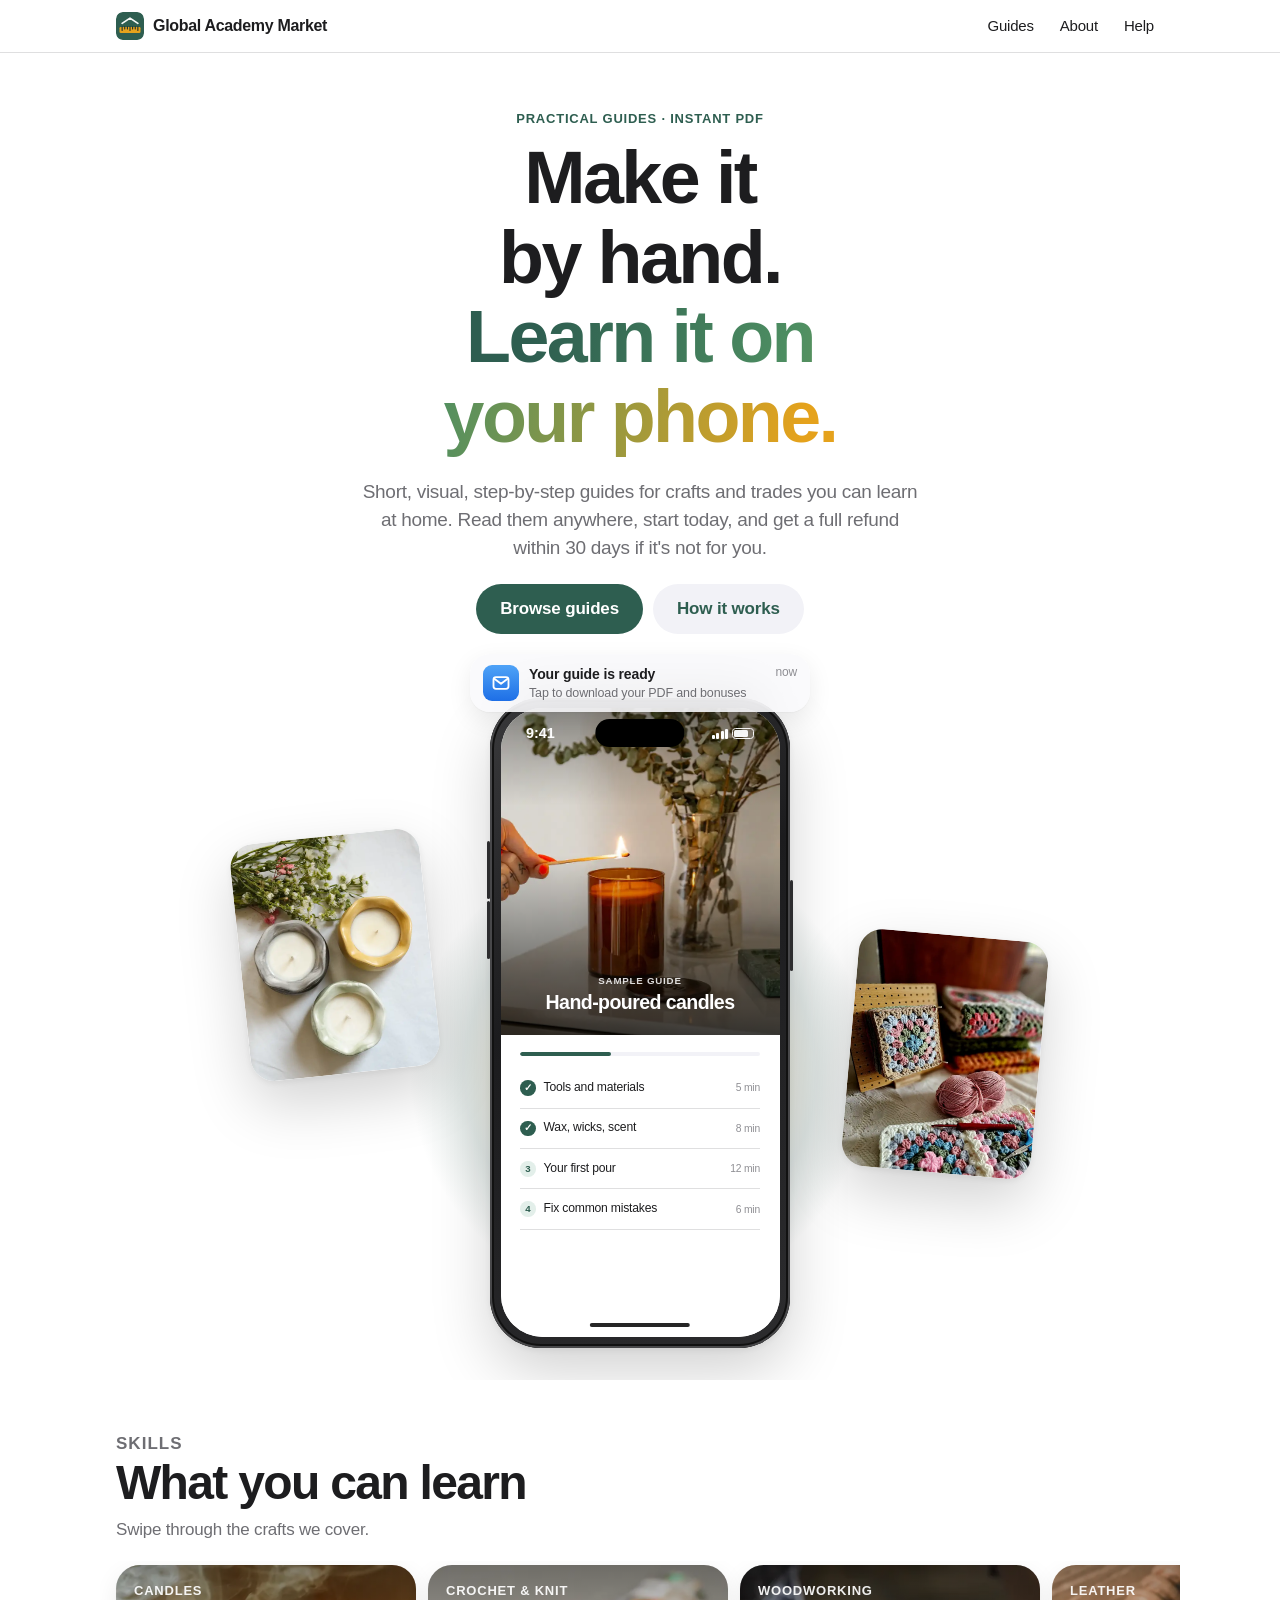
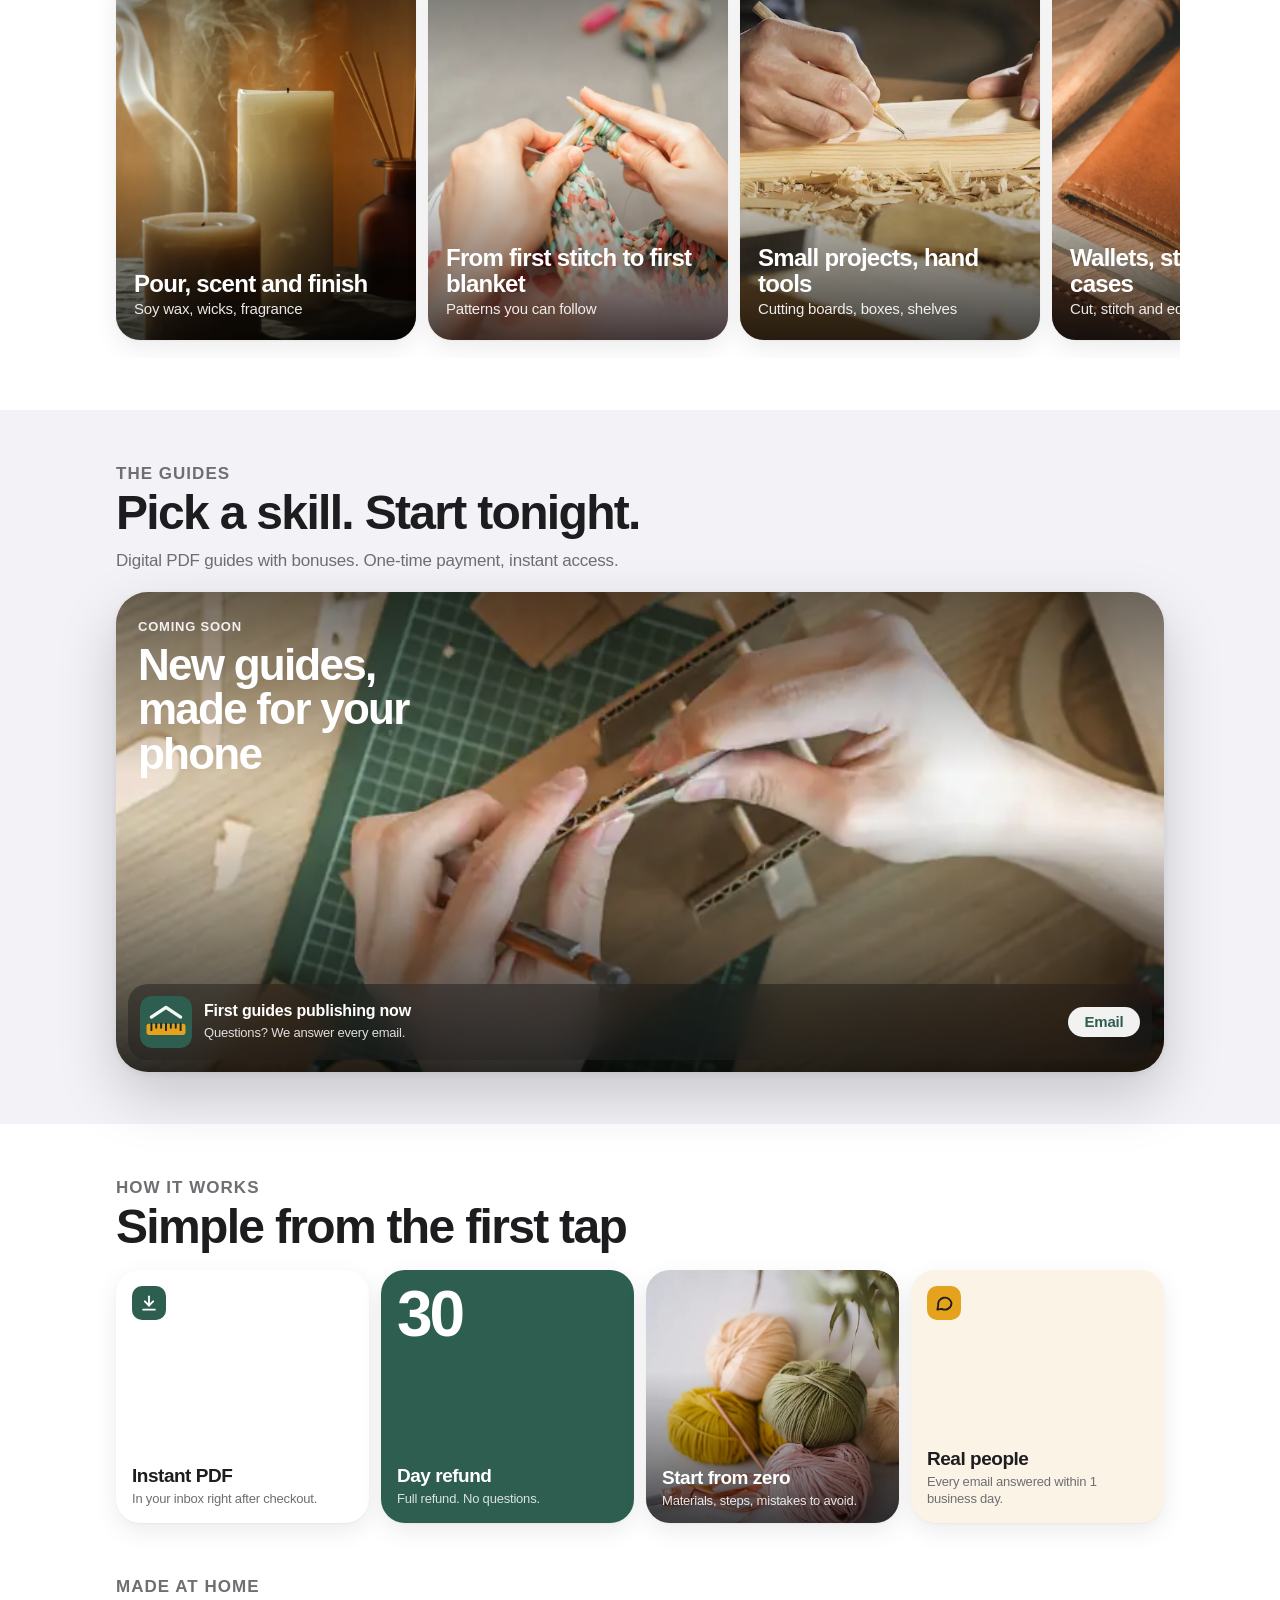
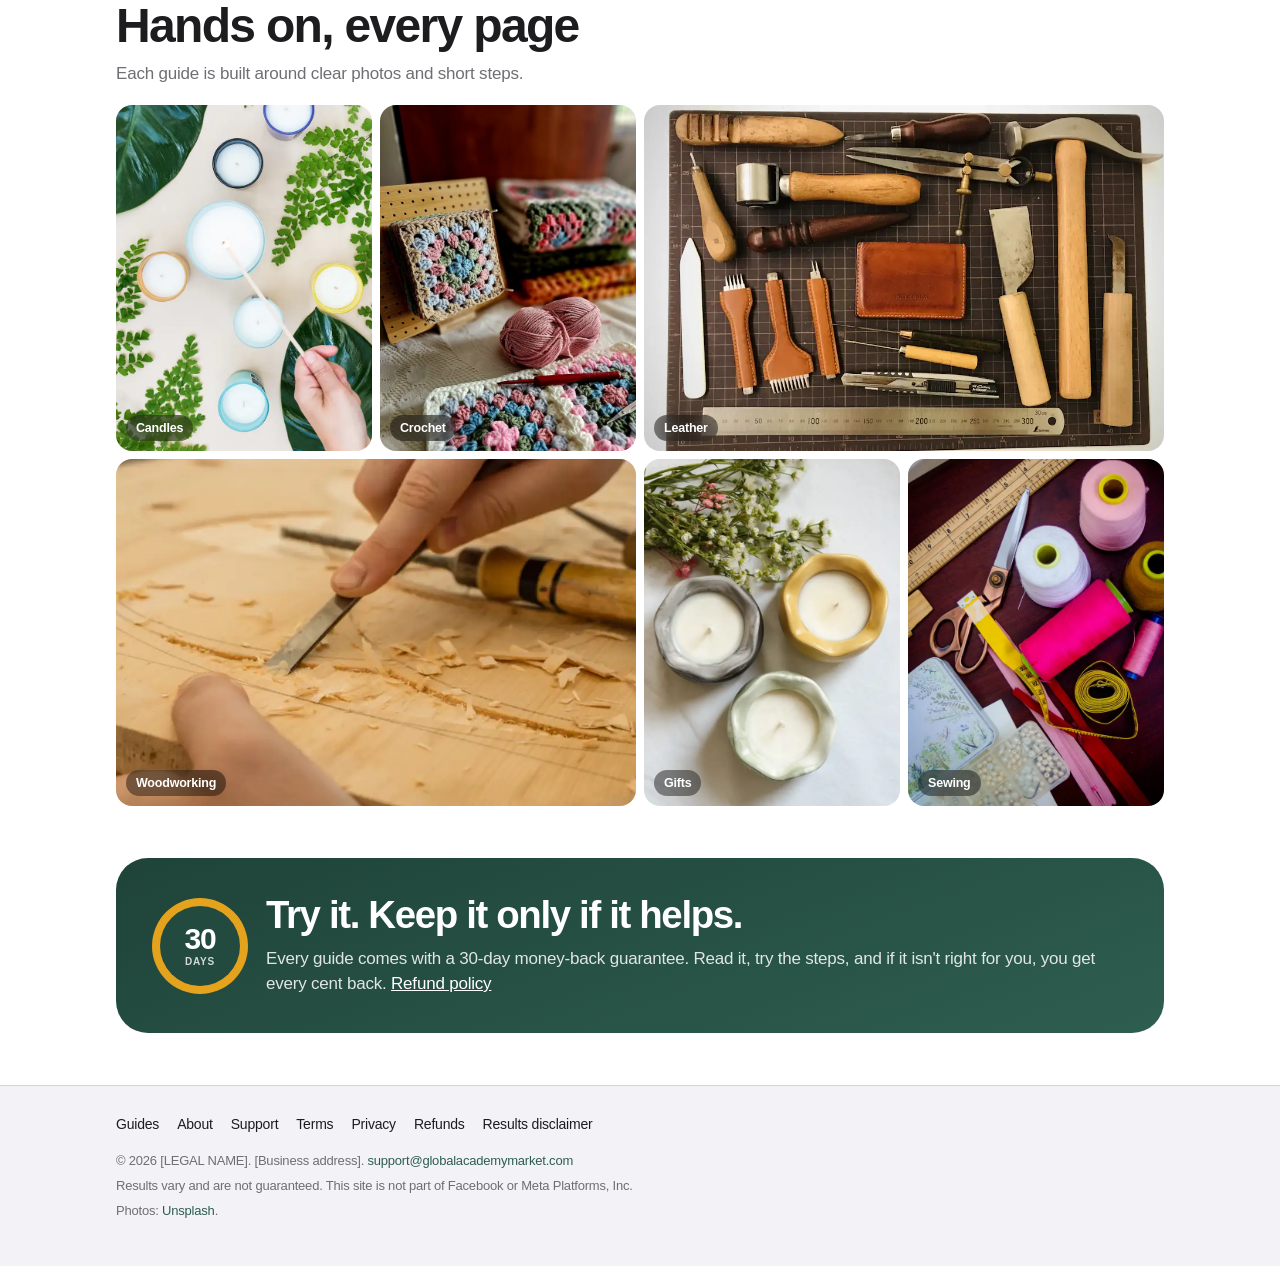
==== index.html @ 6670208a "Initial site" ====
<!doctype html>
<html lang="en">
<head>
  <meta charset="utf-8">
  <meta name="viewport" content="width=device-width, initial-scale=1, viewport-fit=cover">
  <title>Global Academy Market — make it by hand, learn it on your phone</title>
  <meta name="description" content="Short, visual, step-by-step PDF guides for crafts you can learn at home. Instant access and a 30-day money-back guarantee.">
  <link rel="canonical" href="https://globalacademymarket.com/">
  <meta property="og:title" content="Global Academy Market — make it by hand, learn it on your phone">
  <meta property="og:description" content="Short, visual, step-by-step PDF guides for crafts you can learn at home. Instant access and a 30-day money-back guarantee.">
  <meta property="og:type" content="website">
  <meta property="og:url" content="https://globalacademymarket.com/">
  <meta property="og:image" content="https://globalacademymarket.com/assets/img/craft-table.webp">
  <meta name="theme-color" content="#FFFFFF">
  <link rel="icon" href="/assets/mark.svg" type="image/svg+xml">
  <link rel="apple-touch-icon" href="/assets/mark.svg">
  <link rel="stylesheet" href="/assets/site.css">
</head>
<body>
  <a class="skip" href="#main">Skip to content</a>
  <header class="nav">
    <div class="wrap">
      <a class="brand" href="/"><img src="/assets/mark.svg" alt="" width="28" height="28">Global Academy Market</a>
      <nav class="nav-links" aria-label="Main">
        <a class="hide-sm" href="/#guides">Guides</a>
        <a href="/about/">About</a>
        <a href="/support/">Help</a>
      </nav>
    </div>
  </header>

  <main id="main">
    <section class="hero">
      <div class="wrap">
        <p class="eyebrow">Practical guides · Instant PDF</p>
        <h1>Make it by hand. <span class="grad">Learn it on your phone.</span></h1>
        <p class="lede">Short, visual, step-by-step guides for crafts and trades you can learn at home. Read them anywhere, start today, and get a full refund within 30 days if it's not for you.</p>
        <div class="ctas">
          <a class="btn btn-tint" href="#guides">Browse guides</a>
          <a class="btn btn-soft" href="#how">How it works</a>
        </div>
        <div class="hero-stage">
          <div class="notif" aria-hidden="true">
            <span class="ico"><svg viewBox="0 0 24 24" fill="none" stroke="currentColor" stroke-width="2.2" stroke-linecap="round" stroke-linejoin="round"><rect x="3" y="5" width="18" height="14" rx="3"/><path d="m4 7 8 6 8-6"/></svg></span>
            <span><strong>Your guide is ready</strong><small>Tap to download your PDF and bonuses</small></span>
            <span class="when">now</span>
          </div>
          <div class="side-photo l"><img src="/assets/img/candle-trio.webp" alt="" width="720" height="900"></div>
          <div class="side-photo r"><img src="/assets/img/crochet-squares.webp" alt="" width="720" height="900"></div>
          <div class="iphone" role="img" aria-label="Example of a guide open on an iPhone">
            <div class="screen">
              <span class="island"></span>
              <div class="status"><span>9:41</span><span class="icons"><span class="bars"><i></i><i></i><i></i><i></i></span><span class="batt"></span></span></div>
              <div class="reader">
                <div class="reader-cover">
                  <img src="/assets/img/candle-light.webp" alt="" width="720" height="900" fetchpriority="high">
                  <div class="meta"><span>Sample guide</span><strong>Hand-poured candles</strong></div>
                </div>
                <div class="reader-body">
                  <div class="reader-progress"><i></i></div>
                  <div class="reader-row done"><b>✓</b>Tools and materials<em>5 min</em></div>
                  <div class="reader-row done"><b>✓</b>Wax, wicks, scent<em>8 min</em></div>
                  <div class="reader-row"><b>3</b>Your first pour<em>12 min</em></div>
                  <div class="reader-row"><b>4</b>Fix common mistakes<em>6 min</em></div>
                </div>
              </div>
              <span class="home-indicator"></span>
            </div>
          </div>
        </div>
      </div>
    </section>

    <section class="section" id="skills">
      <div class="wrap">
        <div class="section-head">
          <p class="eyebrow">Skills</p>
          <h2>What you can learn</h2>
          <p>Swipe through the crafts we cover.</p>
        </div>
        <div class="rail">
          <a class="story" href="#guides"><img src="/assets/img/candle-pillar.webp" alt="" loading="lazy" width="720" height="900"><span class="top">Candles</span><span class="bottom"><strong>Pour, scent and finish</strong><span>Soy wax, wicks, fragrance</span></span></a>
          <a class="story" href="#guides"><img src="/assets/img/crochet-hands.webp" alt="" loading="lazy" width="720" height="900"><span class="top">Crochet & knit</span><span class="bottom"><strong>From first stitch to first blanket</strong><span>Patterns you can follow</span></span></a>
          <a class="story" href="#guides"><img src="/assets/img/wood-plane.webp" alt="" loading="lazy" width="720" height="900"><span class="top">Woodworking</span><span class="bottom"><strong>Small projects, hand tools</strong><span>Cutting boards, boxes, shelves</span></span></a>
          <a class="story" href="#guides"><img src="/assets/img/leather-wallet.webp" alt="" loading="lazy" width="720" height="900"><span class="top">Leather</span><span class="bottom"><strong>Wallets, straps and cases</strong><span>Cut, stitch and edge</span></span></a>
          <a class="story" href="#guides"><img src="/assets/img/sew-threads.webp" alt="" loading="lazy" width="720" height="900"><span class="top">Sewing</span><span class="bottom"><strong>Mend, alter and make</strong><span>Machine and hand sewing</span></span></a>
          <a class="story" href="#guides"><img src="/assets/img/soap-bars.webp" alt="" loading="lazy" width="720" height="900"><span class="top">Soap</span><span class="bottom"><strong>Bars you can gift or sell</strong><span>Melt-and-pour to cold process</span></span></a>
        </div>
      </div>
    </section>

    <section class="section section-gray" id="guides">
      <div class="wrap">
        <div class="section-head">
          <p class="eyebrow">The guides</p>
          <h2>Pick a skill. Start tonight.</h2>
          <p>Digital PDF guides with bonuses. One-time payment, instant access.</p>
        </div>

        <!--
        FEATURED GUIDE (newest). Copy, fill and delete the "coming soon" card below:
        <a class="today" href="/guides/[slug]/">
          <img src="/guides/[slug]/hero.webp" alt="" width="720" height="900">
          <div class="top"><span>New guide</span><strong>[Guide title]</strong></div>
          <div class="glass-bar">
            <img src="/guides/[slug]/icon.webp" alt="">
            <div><b>[Guide title]</b><small>[One line: the result]</small></div>
            <span class="pill-get">$27</span>
          </div>
        </a>

        CATALOG LIST (one row per guide):
        <ul class="app-list">
          <li class="app-row">
            <img class="icon" src="/guides/[slug]/icon.webp" alt="" width="64" height="64">
            <div><h3><a href="/guides/[slug]/">[Guide title]</a></h3><p>[One line: the result]</p></div>
            <div><a class="pill-get" href="/guides/[slug]/">GET</a><span class="price-tag">$27</span></div>
          </li>
        </ul>
        -->

        <a class="today" href="mailto:support@globalacademymarket.com">
          <img src="/assets/img/craft-table.webp" alt="" loading="lazy" width="720" height="900">
          <div class="top"><span>Coming soon</span><strong>New guides, made for your phone</strong></div>
          <div class="glass-bar">
            <img src="/assets/mark.svg" alt="">
            <div><b>First guides publishing now</b><small>Questions? We answer every email.</small></div>
            <span class="pill-get">Email</span>
          </div>
        </a>
      </div>
    </section>

    <section class="section" id="how">
      <div class="wrap">
        <div class="section-head">
          <p class="eyebrow">How it works</p>
          <h2>Simple from the first tap</h2>
        </div>
        <div class="widgets">
          <div class="widget">
            <span class="w-icon"><svg viewBox="0 0 24 24" fill="none" stroke="currentColor" stroke-width="2.2" stroke-linecap="round" stroke-linejoin="round"><path d="M12 4v11"/><path d="m7 10 5 5 5-5"/><path d="M5 20h14"/></svg></span>
            <div><strong>Instant PDF</strong><small>In your inbox right after checkout.</small></div>
          </div>
          <div class="widget big-num">
            <span class="num">30</span>
            <div><strong>Day refund</strong><small>Full refund. No questions.</small></div>
          </div>
          <div class="widget photo">
            <img src="/assets/img/crochet-yarn.webp" alt="" loading="lazy" width="720" height="900">
            <div class="cap"><strong>Start from zero</strong><small>Materials, steps, mistakes to avoid.</small></div>
          </div>
          <div class="widget cream">
            <span class="w-icon"><svg viewBox="0 0 24 24" fill="none" stroke="currentColor" stroke-width="2.2" stroke-linecap="round" stroke-linejoin="round"><path d="M21 12a8 8 0 0 1-11.6 7.1L4 20l1-4.6A8 8 0 1 1 21 12Z"/></svg></span>
            <div><strong>Real people</strong><small>Every email answered within 1 business day.</small></div>
          </div>
        </div>
      </div>
    </section>

    <section class="section" style="padding-top:0">
      <div class="wrap">
        <div class="section-head">
          <p class="eyebrow">Made at home</p>
          <h2>Hands on, every page</h2>
          <p>Each guide is built around clear photos and short steps.</p>
        </div>
        <div class="mosaic">
          <figure><img src="/assets/img/candle-flatlay.webp" alt="Candles in jars on a table" loading="lazy" width="720" height="900"><figcaption>Candles</figcaption></figure>
          <figure><img src="/assets/img/crochet-squares.webp" alt="Crochet squares and yarn" loading="lazy" width="720" height="900"><figcaption>Crochet</figcaption></figure>
          <figure class="wide"><img src="/assets/img/leather-tools.webp" alt="Leather working tools laid out" loading="lazy" width="900" height="600"><figcaption>Leather</figcaption></figure>
          <figure class="wide"><img src="/assets/img/wood-chisel.webp" alt="Carving wood with a chisel" loading="lazy" width="900" height="600"><figcaption>Woodworking</figcaption></figure>
          <figure><img src="/assets/img/candle-trio.webp" alt="Three candles in ceramic holders" loading="lazy" width="720" height="900"><figcaption>Gifts</figcaption></figure>
          <figure><img src="/assets/img/sew-threads.webp" alt="Sewing threads, scissors and tape" loading="lazy" width="720" height="900"><figcaption>Sewing</figcaption></figure>
        </div>
      </div>
    </section>

    <section class="section" style="padding-top:0">
      <div class="wrap">
        <div class="promise">
          <div class="ring"><div><span><b>30</b><small>days</small></span></div></div>
          <div>
            <h2>Try it. Keep it only if it helps.</h2>
            <p>Every guide comes with a 30-day money-back guarantee. Read it, try the steps, and if it isn't right for you, you get every cent back. <a href="/refunds/">Refund policy</a></p>
          </div>
        </div>
      </div>
    </section>
  </main>

  <footer class="footer">
    <div class="wrap">
      <ul class="links">
        <li><a href="/#guides">Guides</a></li>
        <li><a href="/about/">About</a></li>
        <li><a href="/support/">Support</a></li>
        <li><a href="/terms/">Terms</a></li>
        <li><a href="/privacy/">Privacy</a></li>
        <li><a href="/refunds/">Refunds</a></li>
        <li><a href="/disclaimer/">Results disclaimer</a></li>
      </ul>
      <p>© 2026 [LEGAL NAME]. [Business address]. <a href="mailto:support@globalacademymarket.com">support@globalacademymarket.com</a></p>
      <p>Results vary and are not guaranteed. This site is not part of Facebook or Meta Platforms, Inc.</p>
      <p>Photos: <a href="https://unsplash.com/license">Unsplash</a>.</p>
    </div>
  </footer>
</body>
</html>
---- assets/site.css ----
/* Global Academy Market — shared styles (v2, iPhone-inspired, mobile first)
   ~98% of visitors are on phones. Everything is designed at 390px first.
   System font stack = SF Pro on iPhone: native feel, zero font download. */

:root {
  color-scheme: light;
  --bg: #FFFFFF;
  --bg-2: #F2F2F7;          /* iOS grouped background */
  --ink: #1D1D1F;
  --ink-2: #6E6E73;
  --ink-3: #8E8E93;
  --line: rgba(60, 60, 67, 0.16);
  --spruce: #2E5E50;        /* tint colour */
  --spruce-2: #3F7A68;
  --mint: #E3EFEA;
  --marigold: #E5A21C;      /* buy buttons only */
  --marigold-2: #F2B53A;
  --cream: #FBF4E6;

  --font: -apple-system, BlinkMacSystemFont, "SF Pro Text", "SF Pro Display", "Segoe UI", Roboto, "Helvetica Neue", Arial, sans-serif;

  --gutter: 16px;
  --wrap: 1080px;
  --r-xl: 32px;
  --r-lg: 24px;
  --r-md: 16px;
  --shadow: 0 1px 2px rgba(0,0,0,.04), 0 8px 24px rgba(0,0,0,.08);
  --shadow-lg: 0 2px 6px rgba(0,0,0,.06), 0 24px 60px rgba(0,0,0,.18);
  --ease: cubic-bezier(.2, .8, .2, 1);
}

*, *::before, *::after { box-sizing: border-box; }
html { -webkit-text-size-adjust: 100%; scroll-behavior: smooth; }
@media (prefers-reduced-motion: reduce) { html { scroll-behavior: auto; } *, *::before, *::after { animation: none !important; transition: none !important; } }

body {
  margin: 0;
  background: var(--bg);
  color: var(--ink);
  font-family: var(--font);
  font-size: 17px;              /* iOS body size */
  line-height: 1.47;
  letter-spacing: -0.012em;
  -webkit-font-smoothing: antialiased;
  overflow-x: hidden;
}
img { max-width: 100%; display: block; }
a { color: var(--spruce); text-decoration: none; }
a:hover { text-decoration: underline; }
:focus-visible { outline: 3px solid var(--marigold); outline-offset: 2px; border-radius: 6px; }

h1, h2, h3 { margin: 0 0 .4em; line-height: 1.08; letter-spacing: -0.035em; font-weight: 800; text-wrap: balance; }
h1 { font-size: clamp(2.5rem, 11vw, 4.6rem); }
h2 { font-size: clamp(1.9rem, 8vw, 3rem); }
h3 { font-size: 1.15rem; letter-spacing: -0.02em; font-weight: 700; }
p { margin: 0 0 1em; }

.wrap { max-width: var(--wrap); margin: 0 auto; padding: 0 var(--gutter); }
.narrow { max-width: 680px; margin: 0 auto; padding: 0 var(--gutter); }
.skip { position: absolute; left: -999px; }
.skip:focus { left: 8px; top: 8px; z-index: 100; background: #fff; padding: 8px 12px; border-radius: 8px; }

.eyebrow { font-size: 13px; font-weight: 700; letter-spacing: .06em; text-transform: uppercase; color: var(--spruce); margin: 0 0 10px; }
.muted { color: var(--ink-2); }
.grad {
  background: linear-gradient(100deg, var(--spruce) 10%, #4E8F62 45%, var(--marigold) 95%);
  -webkit-background-clip: text; background-clip: text; color: transparent;
}

/* ---------- Glass navigation bar ---------- */
.nav {
  position: sticky; top: 0; z-index: 50;
  background: rgba(255, 255, 255, .72);
  -webkit-backdrop-filter: saturate(180%) blur(20px);
  backdrop-filter: saturate(180%) blur(20px);
  border-bottom: .5px solid var(--line);
}
.nav .wrap { display: flex; align-items: center; justify-content: space-between; height: 52px; gap: 12px; }
.brand { display: inline-flex; align-items: center; gap: 9px; color: var(--ink); font-weight: 700; font-size: 16px; letter-spacing: -0.02em; white-space: nowrap; }
.brand:hover { text-decoration: none; }
.brand img { width: 28px; height: 28px; border-radius: 7px; }
.nav-links { display: flex; align-items: center; gap: 6px; }
.nav-links a { color: var(--ink); font-size: 15px; padding: 6px 10px; border-radius: 999px; }
.nav-links a:hover { background: var(--bg-2); text-decoration: none; }
.nav-links a[aria-current="page"] { color: var(--spruce); font-weight: 600; }
.nav-links .hide-sm { display: none; }
@media (min-width: 600px) { .nav-links .hide-sm { display: inline-block; } }

/* ---------- Buttons (pills) ---------- */
.btn {
  display: inline-flex; align-items: center; justify-content: center; gap: 8px;
  min-height: 50px; padding: 0 24px; border-radius: 999px; border: 0;
  font: 600 17px/1 var(--font); letter-spacing: -0.01em; cursor: pointer;
  background: var(--ink); color: #fff; transition: transform .15s var(--ease), background .2s;
}
.btn:hover { text-decoration: none; background: #000; }
.btn:active { transform: scale(.97); }
.btn-tint { background: var(--spruce); }
.btn-tint:hover { background: var(--spruce-2); }
.btn-soft { background: var(--bg-2); color: var(--spruce); }
.btn-soft:hover { background: #E7E7EC; }
.btn-buy { background: var(--marigold); color: #1D1D1F; font-weight: 700; }
.btn-buy:hover { background: var(--marigold-2); }
.btn-block { width: 100%; }
.pill-get {
  display: inline-flex; align-items: center; justify-content: center; min-width: 72px; height: 30px; padding: 0 14px;
  border-radius: 999px; background: var(--bg-2); color: var(--spruce); font-weight: 700; font-size: 15px;
}
.pill-get:hover { text-decoration: none; background: #E7E7EC; }

/* ---------- iPhone device frame ---------- */
.iphone {
  --w: min(74vw, 300px);
  position: relative; width: var(--w); aspect-ratio: 9 / 19.5;
  margin: 0 auto; padding: calc(var(--w) * .035);
  border-radius: calc(var(--w) * .17);
  background: linear-gradient(145deg, #3A3A3C, #1C1C1E 40%, #2C2C2E);
  box-shadow: var(--shadow-lg), inset 0 0 0 2px #48484A, inset 0 0 0 4px #111;
}
.iphone::before, .iphone::after {          /* side buttons */
  content: ""; position: absolute; width: 3px; border-radius: 2px; background: #2C2C2E;
}
.iphone::before { left: -3px; top: 22%; height: 9%; box-shadow: 0 calc(var(--w) * .2) 0 #2C2C2E; }
.iphone::after { right: -3px; top: 28%; height: 14%; }
.iphone .screen {
  position: relative; width: 100%; height: 100%; overflow: hidden;
  border-radius: calc(var(--w) * .14); background: #fff;
}
.iphone .island {
  position: absolute; z-index: 5; top: calc(var(--w) * .035); left: 50%; transform: translateX(-50%);
  width: 32%; height: calc(var(--w) * .095); background: #000; border-radius: 999px;
}
.status {
  position: absolute; z-index: 4; top: 0; left: 0; right: 0;
  display: flex; justify-content: space-between; align-items: center;
  padding: calc(var(--w) * .05) calc(var(--w) * .085) 0;
  font-size: calc(var(--w) * .048); font-weight: 600; color: #fff; letter-spacing: 0;
}
.status .icons { display: inline-flex; gap: 4px; align-items: center; }
.status .bars { display: inline-flex; align-items: flex-end; gap: 1.5px; height: 10px; }
.status .bars i { width: 3px; background: currentColor; border-radius: 1px; }
.status .bars i:nth-child(1) { height: 4px; } .status .bars i:nth-child(2) { height: 6px; }
.status .bars i:nth-child(3) { height: 8px; } .status .bars i:nth-child(4) { height: 10px; }
.status .batt { width: 22px; height: 11px; border: 1.5px solid currentColor; border-radius: 3.5px; padding: 1px; opacity: .95; }
.status .batt::after { content: ""; display: block; height: 100%; width: 80%; background: currentColor; border-radius: 1.5px; }

/* Reader app inside the phone */
.reader { height: 100%; display: flex; flex-direction: column; font-size: calc(var(--w) * .045); }
.reader-cover { position: relative; height: 52%; flex: none; }
.reader-cover img { width: 100%; height: 100%; object-fit: cover; }
.reader-cover::after { content: ""; position: absolute; inset: 0; background: linear-gradient(180deg, rgba(0,0,0,.35) 0%, transparent 30%, transparent 45%, rgba(0,0,0,.72) 100%); }
.reader-cover .meta { position: absolute; z-index: 2; left: 7%; right: 7%; bottom: 7%; color: #fff; }
.reader-cover .meta span { font-size: .72em; font-weight: 700; letter-spacing: .08em; text-transform: uppercase; opacity: .85; }
.reader-cover .meta strong { display: block; font-size: 1.45em; line-height: 1.05; letter-spacing: -0.03em; margin-top: 2px; }
.reader-body { flex: 1; padding: 6% 7% 0; background: #fff; }
.reader-progress { height: 4px; border-radius: 4px; background: var(--bg-2); margin: 0 0 5%; overflow: hidden; }
.reader-progress i { display: block; height: 100%; width: 38%; background: var(--spruce); border-radius: 4px; }
.reader-row { display: flex; align-items: center; gap: 8px; padding: 4.5% 0; border-bottom: .5px solid var(--line); font-size: .9em; color: var(--ink); }
.reader-row b { width: 1.6em; height: 1.6em; flex: none; display: grid; place-items: center; border-radius: 50%; background: var(--mint); color: var(--spruce); font-size: .8em; }
.reader-row.done b { background: var(--spruce); color: #fff; }
.reader-row em { margin-left: auto; font-style: normal; color: var(--ink-3); font-size: .85em; }
.home-indicator { position: absolute; z-index: 6; bottom: 1.6%; left: 50%; transform: translateX(-50%); width: 36%; height: 4px; border-radius: 4px; background: rgba(0,0,0,.85); }

/* iOS notification banner */
.notif {
  display: flex; gap: 10px; align-items: center;
  width: min(86vw, 340px); padding: 11px 13px;
  background: rgba(250, 250, 252, .84);
  -webkit-backdrop-filter: blur(24px) saturate(180%); backdrop-filter: blur(24px) saturate(180%);
  border-radius: 20px; box-shadow: var(--shadow);
  font-size: 14px; line-height: 1.3; letter-spacing: -0.01em; text-align: left; color: var(--ink);
}
.notif .ico { width: 36px; height: 36px; border-radius: 9px; flex: none; display: grid; place-items: center; color: #fff; background: linear-gradient(180deg, #4FA3F7, #1E6FE6); }
.notif .ico svg { width: 20px; height: 20px; }
.notif strong { display: block; font-size: 14px; }
.notif small { color: var(--ink-2); font-size: 12.5px; }
.notif .when { margin-left: auto; align-self: flex-start; color: var(--ink-3); font-size: 12px; }

@keyframes drop { from { opacity: 0; transform: translate(-50%, -18px) scale(.96); } to { opacity: 1; transform: translate(-50%, 0); } }
@keyframes float { 0%, 100% { transform: translateY(0); } 50% { transform: translateY(-8px); } }

/* ---------- Home hero ---------- */
.hero { padding: 28px 0 24px; text-align: center; overflow: hidden; }
.hero h1 { margin: 0 auto .3em; max-width: 11ch; }
.hero .lede { font-size: 19px; color: var(--ink-2); max-width: 30em; margin: 0 auto 22px; letter-spacing: -0.015em; }
.hero .ctas { display: flex; gap: 10px; justify-content: center; flex-wrap: wrap; margin-bottom: 20px; }
.hero-stage { position: relative; padding: 44px 0 8px; isolation: isolate; }
.hero-stage::before {               /* soft glow behind the phone */
  content: ""; position: absolute; left: 50%; top: 14%; width: 130%; max-width: 640px; aspect-ratio: 1;
  transform: translateX(-50%);
  background: radial-gradient(closest-side, rgba(229,162,28,.30), rgba(46,94,80,.14) 55%, transparent 72%);
  z-index: -1;
}
.hero-stage .notif { position: absolute; z-index: 10; left: 50%; top: 0; transform: translateX(-50%); animation: drop .7s .5s var(--ease) both; }
.hero-stage .iphone { animation: float 6s ease-in-out infinite; }
.hero-stage .side-photo {
  display: none; position: absolute; width: 190px; aspect-ratio: 4 / 5; border-radius: var(--r-lg); overflow: hidden; box-shadow: var(--shadow-lg);
}
.hero-stage .side-photo img { width: 100%; height: 100%; object-fit: cover; }
@media (min-width: 820px) {
  .hero { padding-top: 56px; }
  .hero-stage .side-photo { display: block; }
  .hero-stage .side-photo.l { left: calc(50% - 400px); top: 26%; transform: rotate(-6deg); }
  .hero-stage .side-photo.r { right: calc(50% - 400px); top: 40%; transform: rotate(5deg); }
}

/* ---------- Sections ---------- */
.section { padding: 52px 0; }
.section-gray { background: var(--bg-2); }
.section-head { margin-bottom: 18px; }
.section-head h2 { margin-bottom: .2em; }
.section-head p { color: var(--ink-2); margin: 0; font-size: 17px; }

/* ---------- Horizontal rails (App Store style) ---------- */
.rail {
  display: grid; grid-auto-flow: column; grid-auto-columns: 74%;
  gap: 12px; overflow-x: auto; overscroll-behavior-x: contain;
  scroll-snap-type: x mandatory; scroll-padding-inline: var(--gutter);
  padding: 4px var(--gutter) 18px; margin: 0 calc(var(--gutter) * -1);
  scrollbar-width: none;
}
.rail::-webkit-scrollbar { display: none; }
.rail > * { scroll-snap-align: start; }
@media (min-width: 700px) { .rail { grid-auto-columns: 300px; } }

.story {
  position: relative; display: block; aspect-ratio: 4 / 5; border-radius: var(--r-lg); overflow: hidden;
  background: var(--bg-2); color: #fff; box-shadow: var(--shadow); isolation: isolate;
  transition: transform .25s var(--ease);
}
.story:hover { text-decoration: none; transform: scale(.985); }
.story img { position: absolute; inset: 0; width: 100%; height: 100%; object-fit: cover; z-index: -1; }
.story::after { content: ""; position: absolute; inset: 0; z-index: -1; background: linear-gradient(180deg, rgba(0,0,0,.38), transparent 32%, transparent 52%, rgba(0,0,0,.72)); }
.story .top { position: absolute; top: 16px; left: 18px; right: 18px; font-size: 13px; font-weight: 700; letter-spacing: .06em; text-transform: uppercase; opacity: .92; }
.story .bottom { position: absolute; left: 18px; right: 18px; bottom: 18px; }
.story .bottom strong { display: block; font-size: 24px; line-height: 1.08; letter-spacing: -0.03em; font-weight: 800; }
.story .bottom span { font-size: 15px; opacity: .9; }

/* ---------- "Today" feature card ---------- */
.today {
  position: relative; display: block; border-radius: var(--r-xl); overflow: hidden; color: #fff;
  min-height: 480px; box-shadow: var(--shadow-lg); isolation: isolate;
}
.today:hover { text-decoration: none; }
.today > img { position: absolute; inset: 0; width: 100%; height: 100%; object-fit: cover; z-index: -2; }
.today::after { content: ""; position: absolute; inset: 0; z-index: -1; background: linear-gradient(180deg, rgba(0,0,0,.5), transparent 38%, transparent 48%, rgba(0,0,0,.8)); }
.today .top { position: absolute; top: 22px; left: 22px; right: 22px; }
.today .top span { font-size: 13px; font-weight: 700; letter-spacing: .06em; text-transform: uppercase; opacity: .9; }
.today .top strong { display: block; font-size: clamp(30px, 8.5vw, 44px); line-height: 1.02; letter-spacing: -0.04em; font-weight: 800; margin-top: 4px; max-width: 12ch; }
.glass-bar {
  position: absolute; left: 12px; right: 12px; bottom: 12px;
  display: flex; align-items: center; gap: 12px; padding: 12px;
  border-radius: 20px; background: rgba(30, 30, 32, .45); color: #fff;
  -webkit-backdrop-filter: blur(20px) saturate(160%); backdrop-filter: blur(20px) saturate(160%);
}
.glass-bar img { width: 52px; height: 52px; border-radius: 12px; object-fit: cover; flex: none; }
.glass-bar div { flex: 1; min-width: 0; line-height: 1.25; }
.glass-bar b { display: block; font-size: 16px; }
.glass-bar small { font-size: 13px; opacity: .85; }
.glass-bar .pill-get { background: rgba(255,255,255,.94); }

/* ---------- App Store style list rows (catalog) ---------- */
.app-list { list-style: none; margin: 0; padding: 0; }
.app-row { display: grid; grid-template-columns: 64px 1fr auto; gap: 12px; align-items: center; padding: 12px 0; position: relative; }
.app-row + .app-row::before { content: ""; position: absolute; top: 0; left: 76px; right: 0; border-top: .5px solid var(--line); }
.app-row .icon { width: 64px; height: 64px; border-radius: 15px; object-fit: cover; box-shadow: inset 0 0 0 .5px var(--line); }
.app-row h3 { margin: 0; font-size: 17px; }
.app-row h3 a { color: var(--ink); }
.app-row p { margin: 0; font-size: 14px; color: var(--ink-2); line-height: 1.3; }
.app-row .price-tag { display: block; text-align: center; font-size: 11px; color: var(--ink-3); margin-top: 4px; }

/* ---------- Widgets grid (iOS widgets) ---------- */
.widgets { display: grid; grid-template-columns: 1fr 1fr; gap: 12px; }
.widget {
  position: relative; aspect-ratio: 1; border-radius: var(--r-lg); padding: 16px; overflow: hidden;
  display: flex; flex-direction: column; justify-content: space-between; background: #fff; box-shadow: var(--shadow);
}
.w-icon { width: 34px; height: 34px; border-radius: 10px; display: grid; place-items: center; color: #fff; background: var(--spruce); flex: none; }
.w-icon svg { width: 20px; height: 20px; }
.widget strong { display: block; font-size: 19px; line-height: 1.12; letter-spacing: -0.025em; }
.widget small { display: block; font-size: 13px; color: var(--ink-2); line-height: 1.3; margin-top: 4px; }
.widget.big-num { background: var(--spruce); color: #fff; }
.widget.big-num small { color: rgba(255,255,255,.82); }
.widget.big-num .num { font-size: 64px; font-weight: 800; line-height: .9; letter-spacing: -0.05em; }
.widget.photo { padding: 0; color: #fff; }
.widget.photo img { position: absolute; inset: 0; width: 100%; height: 100%; object-fit: cover; }
.widget.photo::after { content: ""; position: absolute; inset: 0; background: linear-gradient(180deg, transparent 40%, rgba(0,0,0,.72)); }
.widget.photo .cap { position: absolute; z-index: 2; left: 16px; right: 16px; bottom: 14px; }
.widget.photo .cap small { color: rgba(255,255,255,.88); }
.widget.cream { background: var(--cream); }
.widget.cream .w-icon { background: var(--marigold); color: var(--ink); }
@media (min-width: 760px) { .widgets { grid-template-columns: repeat(4, 1fr); } }

/* ---------- Photo mosaic ---------- */
.mosaic { display: grid; grid-template-columns: 1fr 1fr; gap: 8px; }
.mosaic figure { margin: 0; border-radius: var(--r-md); overflow: hidden; background: var(--bg-2); position: relative; }
.mosaic img { width: 100%; height: 100%; object-fit: cover; aspect-ratio: 4 / 5; }
.mosaic figure.wide { grid-column: span 2; }
.mosaic figure.wide img { aspect-ratio: 3 / 2; }
.mosaic figcaption { position: absolute; left: 10px; bottom: 10px; padding: 4px 10px; border-radius: 999px; font-size: 12.5px; font-weight: 600; color: #fff; background: rgba(0,0,0,.42); -webkit-backdrop-filter: blur(10px); backdrop-filter: blur(10px); }
@media (min-width: 760px) { .mosaic { grid-template-columns: repeat(4, 1fr); } }

/* ---------- Guarantee banner ---------- */
.promise {
  display: grid; gap: 18px; align-items: center; padding: 26px; border-radius: var(--r-xl);
  background: linear-gradient(160deg, #1F4339, var(--spruce)); color: #fff;
}
.promise h2 { font-size: clamp(1.7rem, 7vw, 2.4rem); margin: 0 0 .3em; }
.promise p { margin: 0; color: rgba(255,255,255,.86); }
.promise a { color: #fff; text-decoration: underline; }
.ring {
  --p: 100; width: 96px; height: 96px; border-radius: 50%; display: grid; place-items: center; flex: none;
  background: conic-gradient(var(--marigold) calc(var(--p) * 1%), rgba(255,255,255,.15) 0);
}
.ring > div { width: 80px; height: 80px; border-radius: 50%; background: #234A3F; display: grid; place-items: center; text-align: center; line-height: 1; color: #fff; }
.ring b { font-size: 30px; letter-spacing: -0.04em; display: block; }
.ring small { display: block; font-size: 10px; font-weight: 700; letter-spacing: .08em; text-transform: uppercase; opacity: .8; margin-top: 3px; }
@media (min-width: 640px) { .promise { grid-template-columns: auto 1fr; padding: 36px; } }

/* ---------- Text pages: iOS Settings style ---------- */
.page { background: var(--bg-2); padding: 8px 0 64px; min-height: 70vh; }
.large-title { padding: 18px 0 14px; }
.large-title h1 { font-size: 34px; letter-spacing: -0.03em; margin: 0; }
.large-title p { color: var(--ink-2); margin: 6px 0 0; font-size: 15px; }
.group-label { font-size: 13px; text-transform: uppercase; letter-spacing: .02em; color: var(--ink-2); margin: 26px 16px 7px; }
.group { background: #fff; border-radius: 12px; overflow: hidden; }
.group > * { position: relative; }
.group > * + *::before { content: ""; position: absolute; top: 0; left: 58px; right: 0; border-top: .5px solid var(--line); }
.group.plain > * + *::before { left: 16px; }
.cell { display: flex; align-items: center; gap: 12px; padding: 11px 16px; min-height: 50px; color: var(--ink); }
a.cell:hover { text-decoration: none; background: #FAFAFC; }
a.cell::after { content: ""; margin-left: auto; width: 8px; height: 8px; border-right: 2px solid #C4C4C7; border-top: 2px solid #C4C4C7; transform: rotate(45deg); flex: none; }
.cell .ico { width: 30px; height: 30px; border-radius: 8px; display: grid; place-items: center; color: #fff; flex: none; background: var(--spruce); }
.cell .ico svg { width: 18px; height: 18px; }
.cell .ico.orange { background: var(--marigold); color: var(--ink); }
.cell .ico.blue { background: #1E6FE6; }
.cell .ico.gray { background: #8E8E93; }
.cell .txt { flex: 1; min-width: 0; line-height: 1.3; }
.cell .txt small { display: block; color: var(--ink-2); font-size: 13px; overflow-wrap: anywhere; }
.group details > summary { list-style: none; cursor: pointer; display: flex; align-items: center; gap: 12px; padding: 13px 16px; min-height: 50px; font-weight: 500; }
.group details > summary::-webkit-details-marker { display: none; }
.group details > summary::after { content: ""; margin-left: auto; width: 8px; height: 8px; border-right: 2px solid #C4C4C7; border-bottom: 2px solid #C4C4C7; transform: rotate(45deg) translateY(-3px); transition: transform .2s; flex: none; }
.group details[open] > summary::after { transform: rotate(-135deg) translateY(-1px); }
.group details > div { padding: 0 16px 14px; color: var(--ink-2); font-size: 16px; }
.group details > div p:last-child { margin: 0; }
.doc { background: #fff; border-radius: 12px; padding: 20px 18px; font-size: 16px; }
.doc h2 { font-size: 20px; letter-spacing: -0.02em; margin: 1.6em 0 .4em; }
.doc h2:first-child { margin-top: 0; }
.doc ul, .doc ol { padding-left: 1.2em; }
.doc li { margin-bottom: .35em; }
.updated { color: var(--ink-3); font-size: 14px; }
.note { background: var(--cream); border-radius: 12px; padding: 12px 14px; font-size: 15px; margin: 0 0 16px; }
.page-hero-img { border-radius: var(--r-lg); overflow: hidden; margin: 0 0 8px; box-shadow: var(--shadow); }
.page-hero-img img { width: 100%; aspect-ratio: 3 / 2; object-fit: cover; }

/* ---------- Footer ---------- */
.footer { background: var(--bg-2); color: var(--ink-2); font-size: 13px; padding: 28px 0 40px; border-top: .5px solid var(--line); }
.footer .links { display: flex; flex-wrap: wrap; gap: 8px 18px; list-style: none; padding: 0; margin: 0 0 16px; }
.footer .links a { color: var(--ink); font-size: 14px; }
.footer p { margin: 0 0 6px; }
.footer a { overflow-wrap: anywhere; }
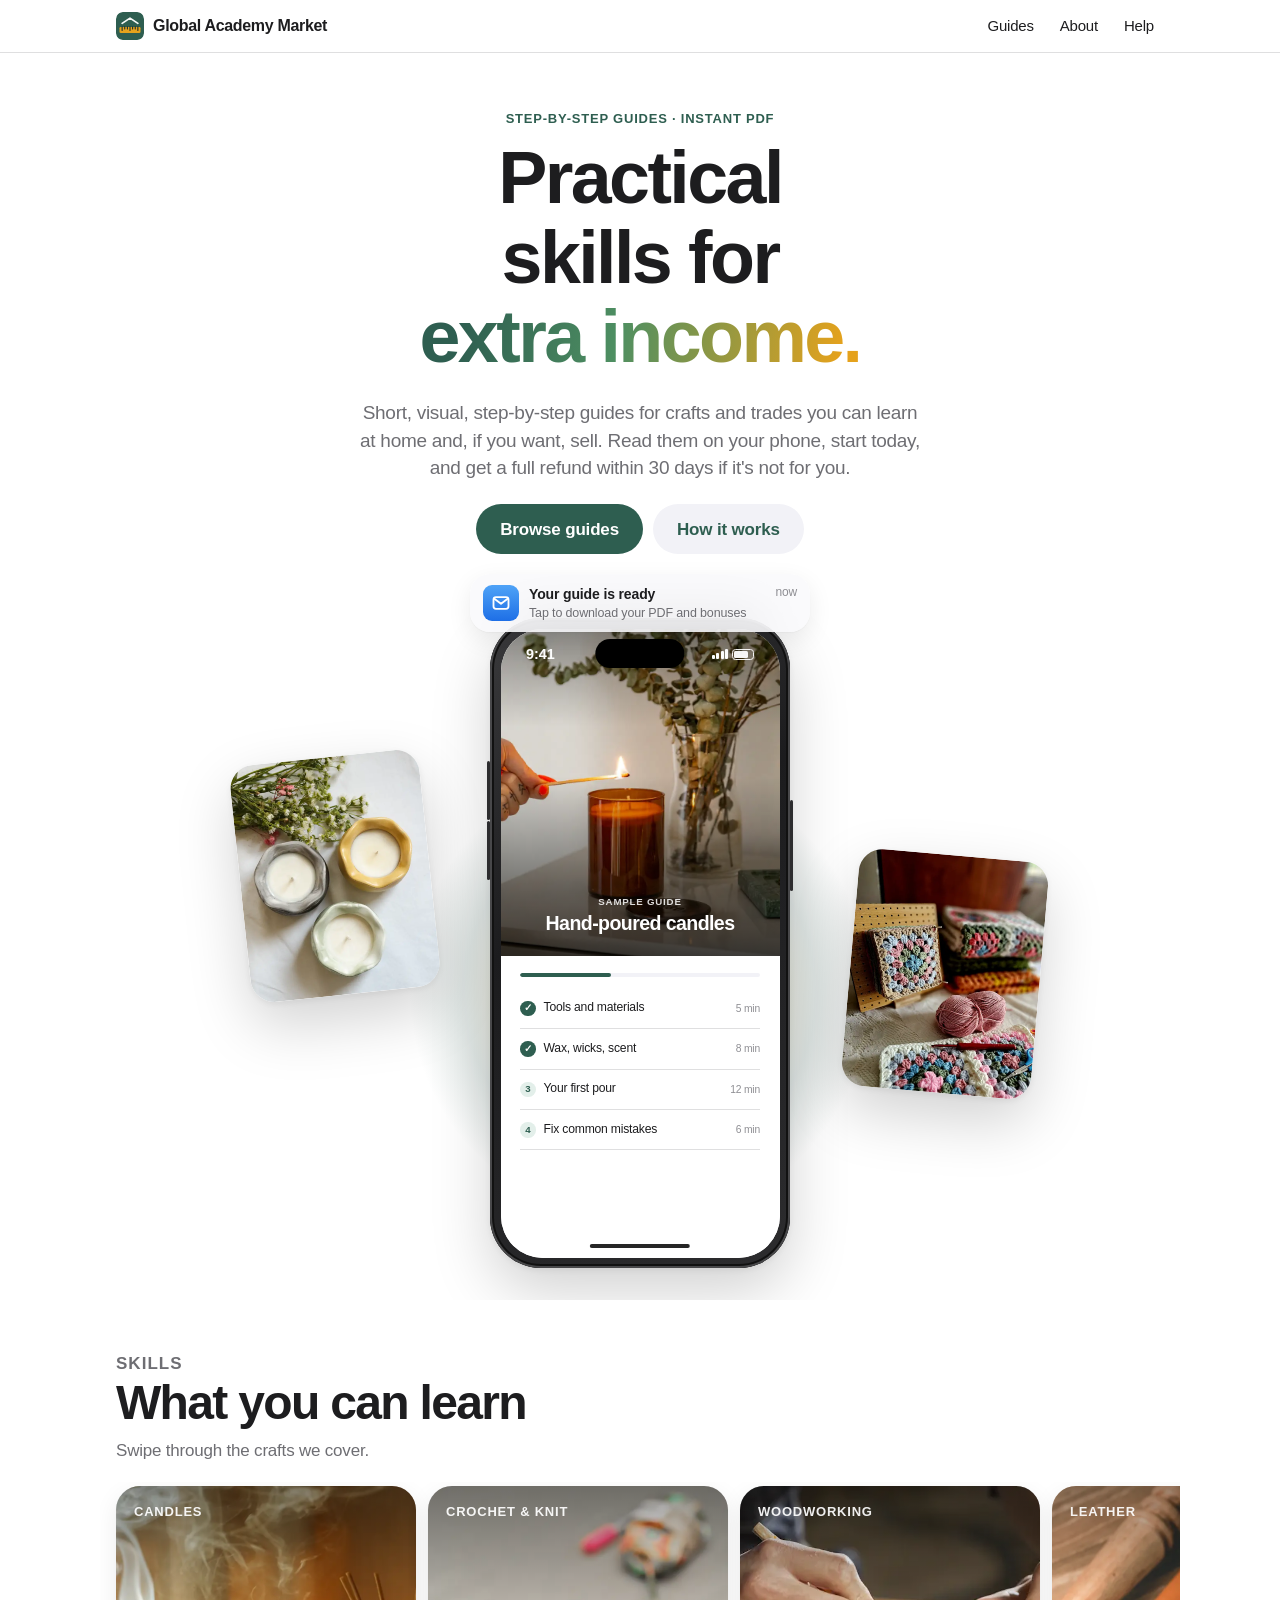
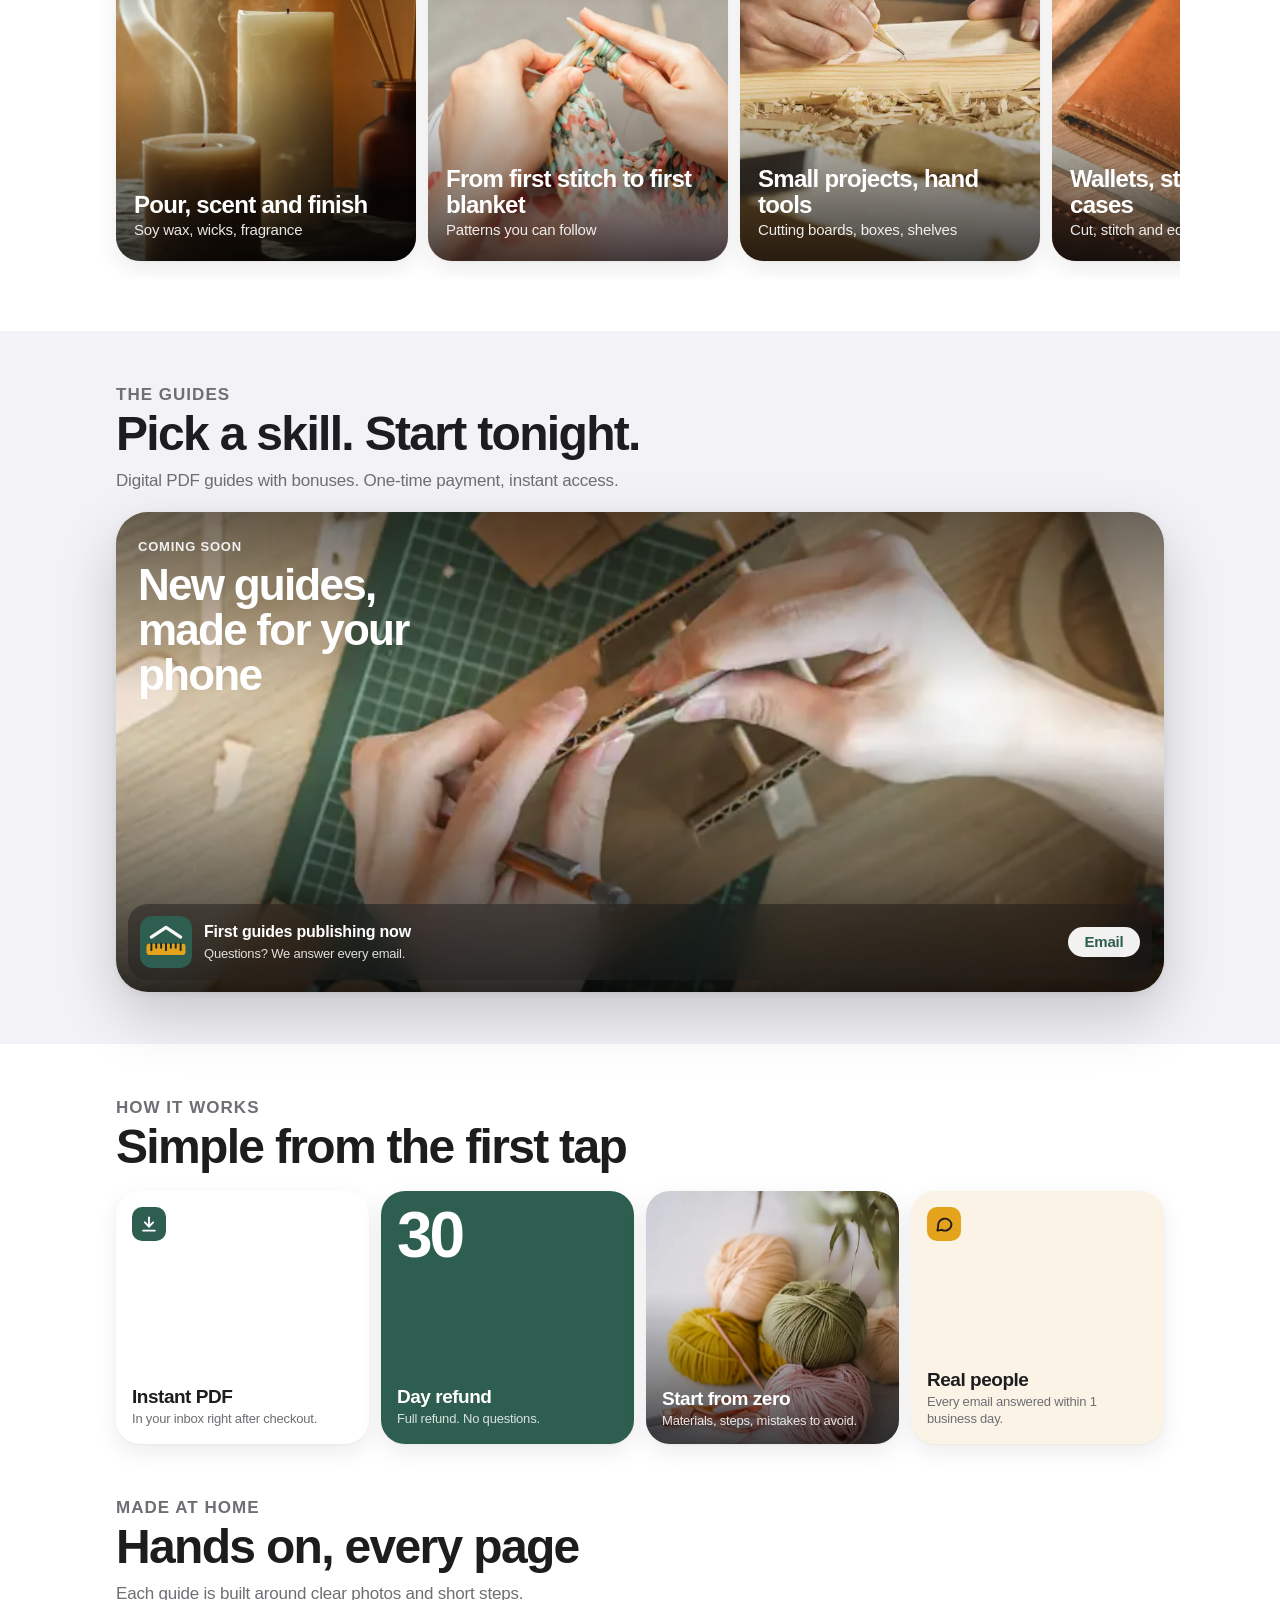
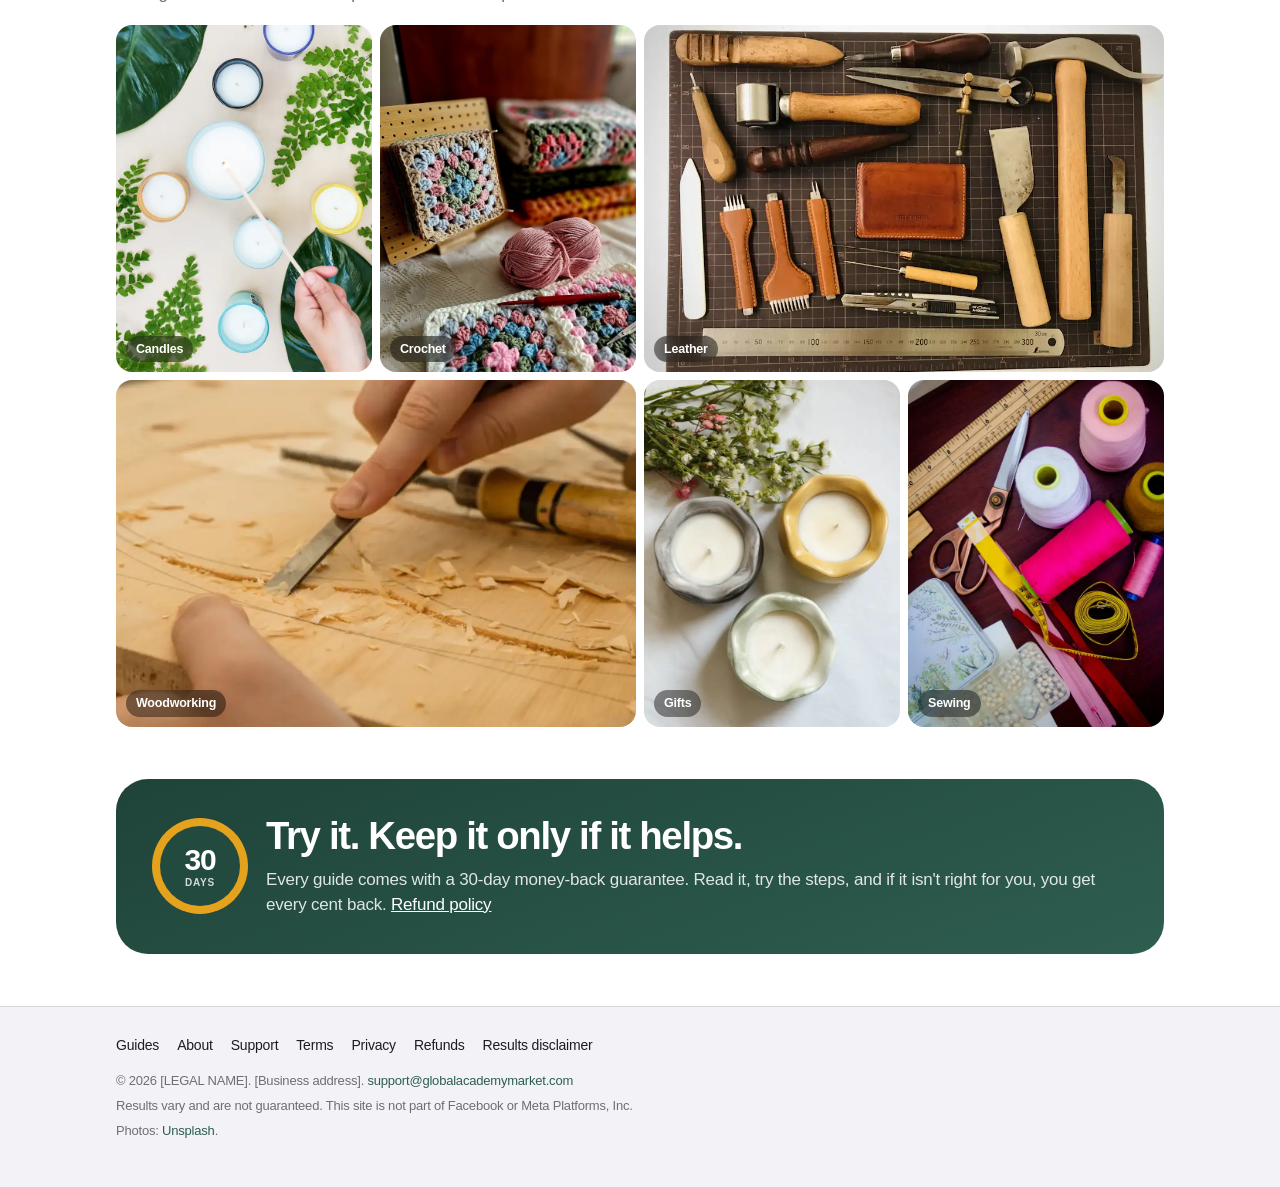
==== commit 38733f40: "H1 Change H1 Change" ====
--- a/index.html
+++ b/index.html
@@ -3,10 +3,10 @@
 <head>
   <meta charset="utf-8">
   <meta name="viewport" content="width=device-width, initial-scale=1, viewport-fit=cover">
-  <title>Global Academy Market — make it by hand, learn it on your phone</title>
+  <title>Global Academy Market — practical skills for extra income</title>
   <meta name="description" content="Short, visual, step-by-step PDF guides for crafts you can learn at home. Instant access and a 30-day money-back guarantee.">
   <link rel="canonical" href="https://globalacademymarket.com/">
-  <meta property="og:title" content="Global Academy Market — make it by hand, learn it on your phone">
+  <meta property="og:title" content="Global Academy Market — practical skills for extra income">
   <meta property="og:description" content="Short, visual, step-by-step PDF guides for crafts you can learn at home. Instant access and a 30-day money-back guarantee.">
   <meta property="og:type" content="website">
   <meta property="og:url" content="https://globalacademymarket.com/">
@@ -32,9 +32,9 @@
   <main id="main">
     <section class="hero">
       <div class="wrap">
-        <p class="eyebrow">Practical guides · Instant PDF</p>
-        <h1>Make it by hand. <span class="grad">Learn it on your phone.</span></h1>
-        <p class="lede">Short, visual, step-by-step guides for crafts and trades you can learn at home. Read them anywhere, start today, and get a full refund within 30 days if it's not for you.</p>
+        <p class="eyebrow">Step-by-step guides · Instant PDF</p>
+        <h1>Practical skills for <span class="grad">extra income.</span></h1>
+        <p class="lede">Short, visual, step-by-step guides for crafts and trades you can learn at home and, if you want, sell. Read them on your phone, start today, and get a full refund within 30 days if it's not for you.</p>
         <div class="ctas">
           <a class="btn btn-tint" href="#guides">Browse guides</a>
           <a class="btn btn-soft" href="#how">How it works</a>
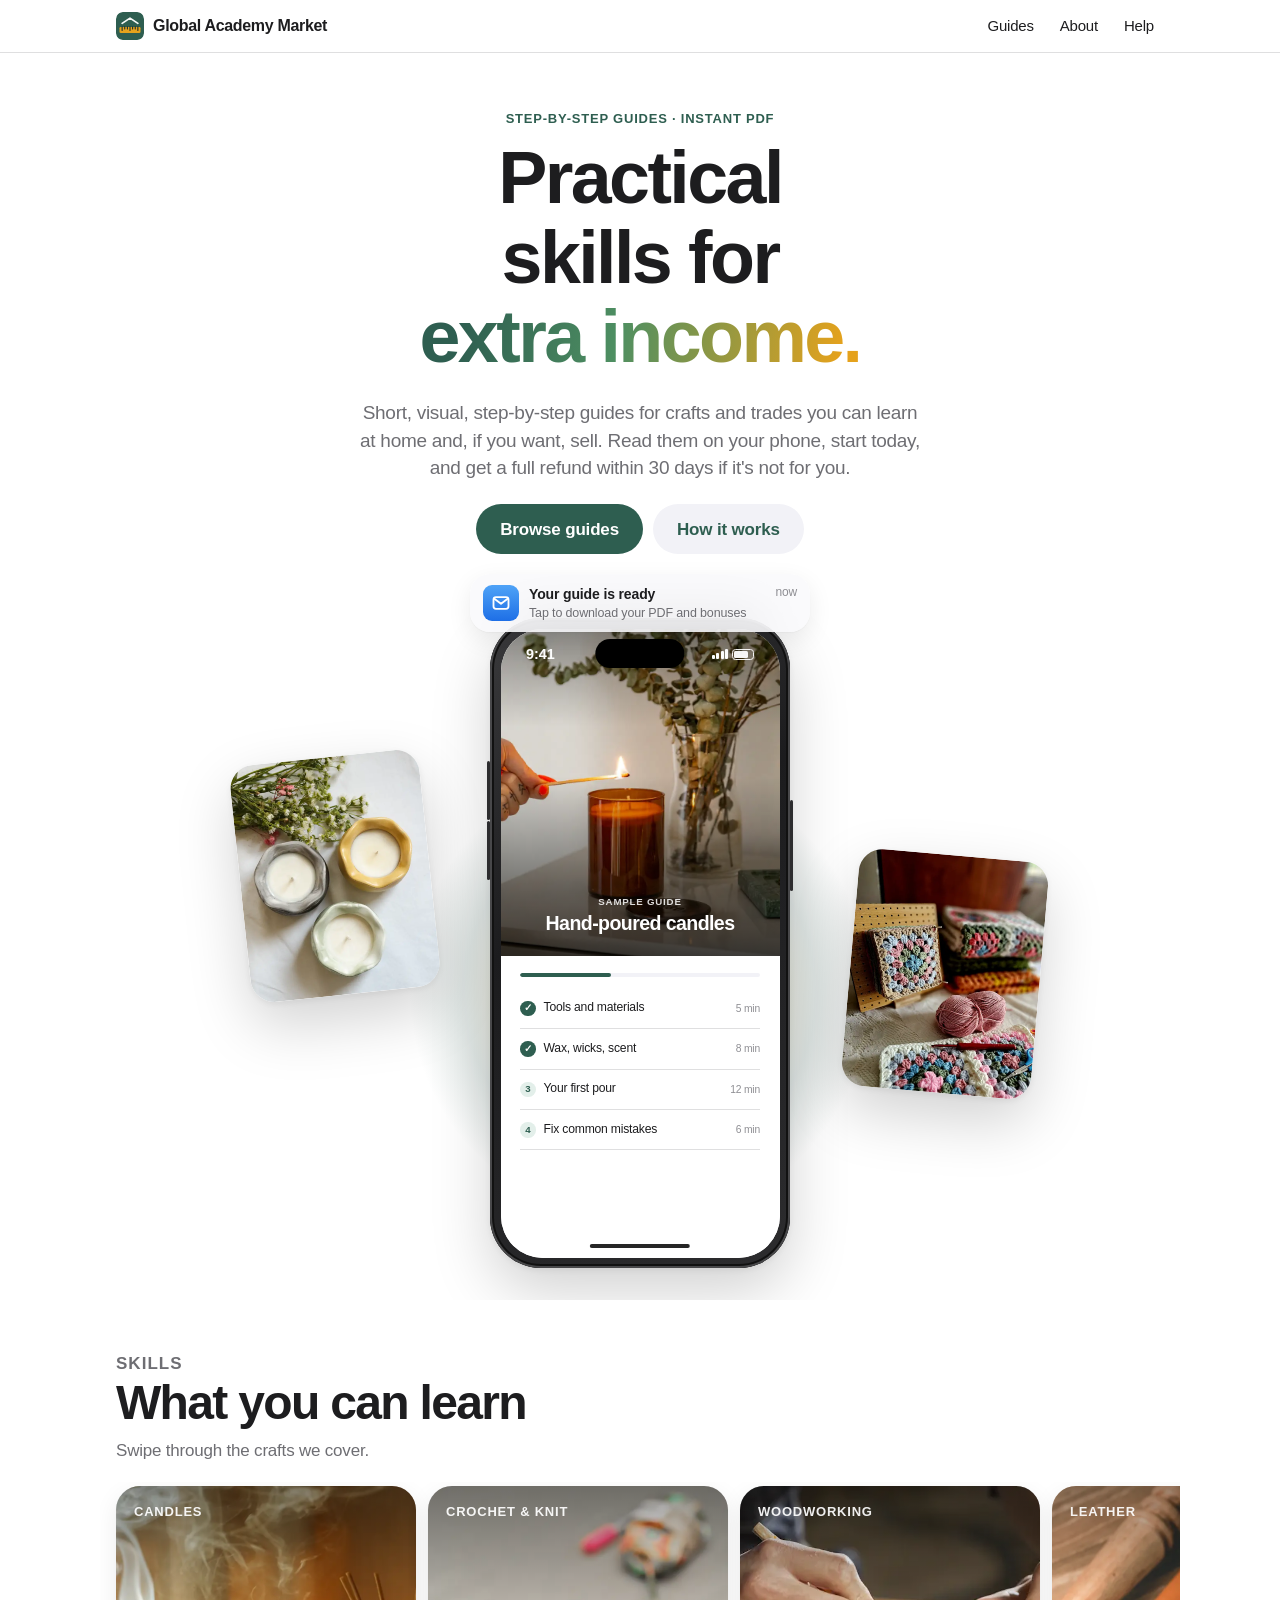
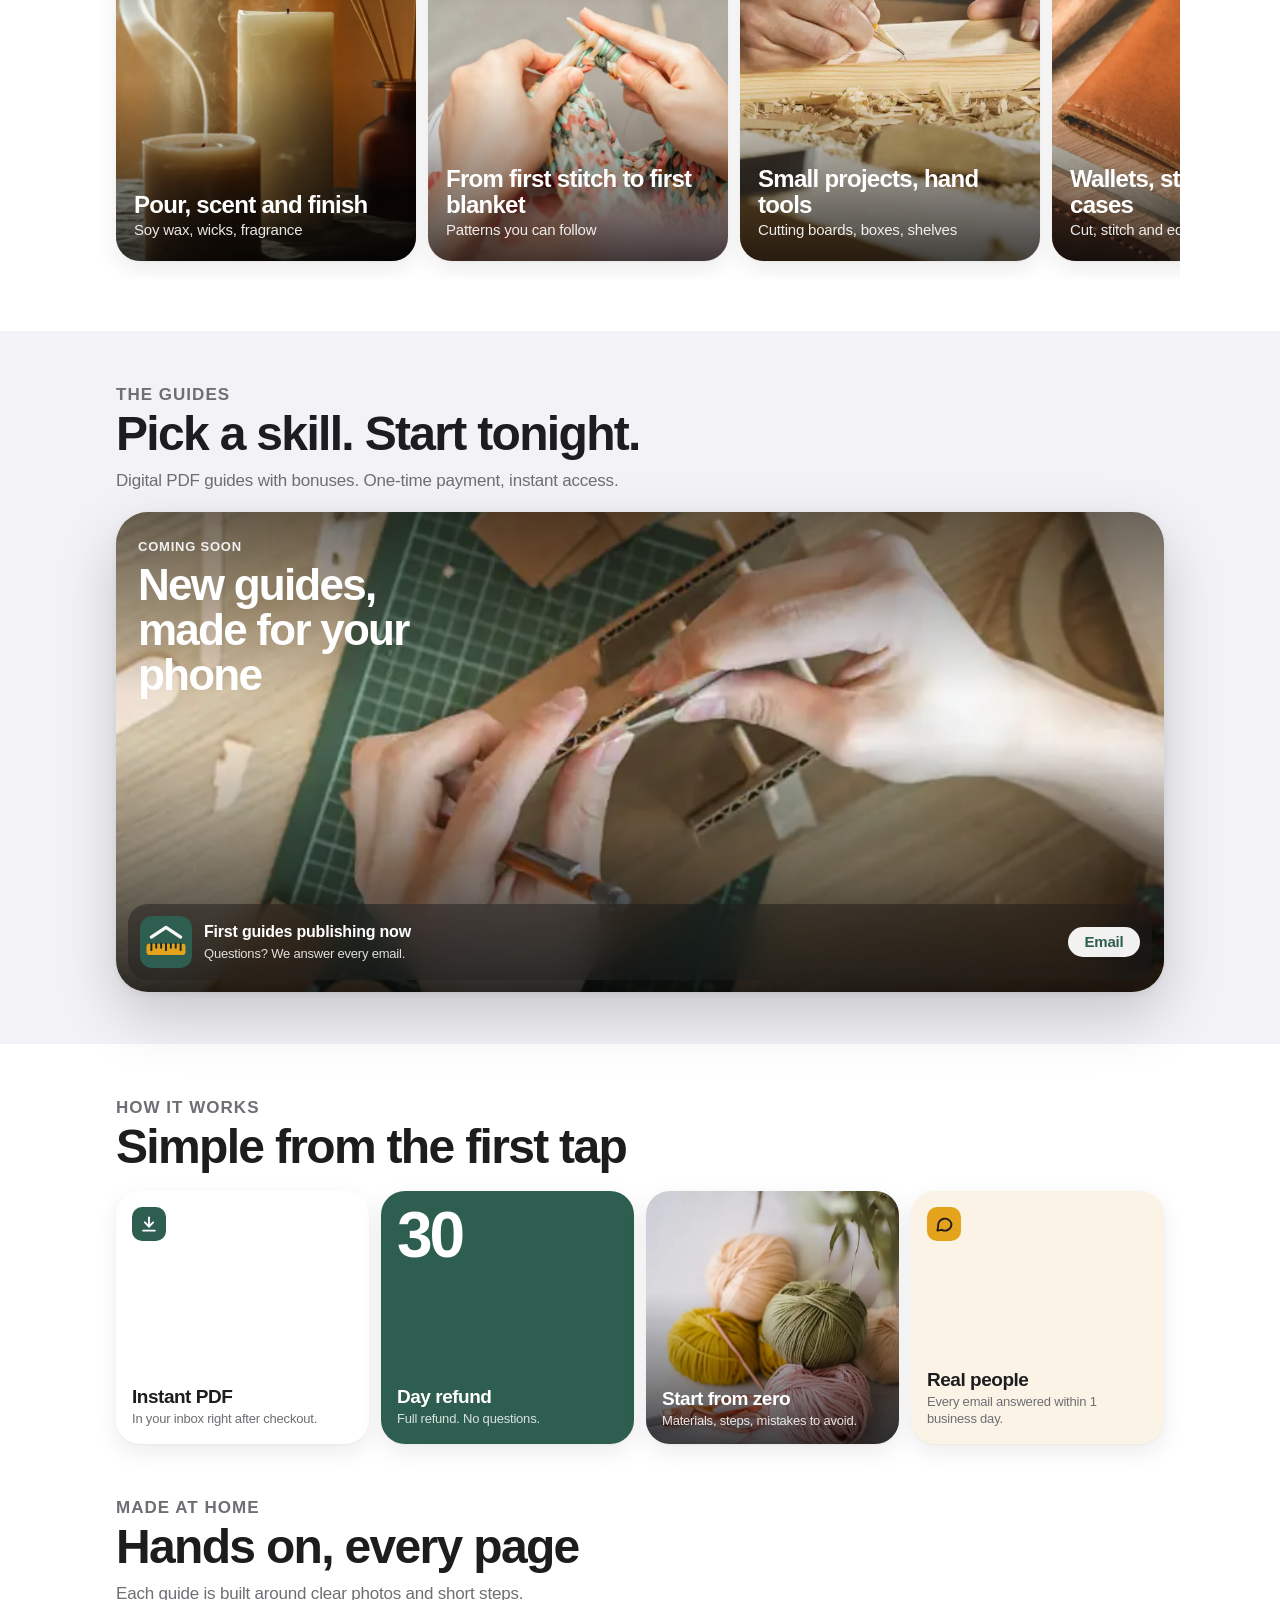
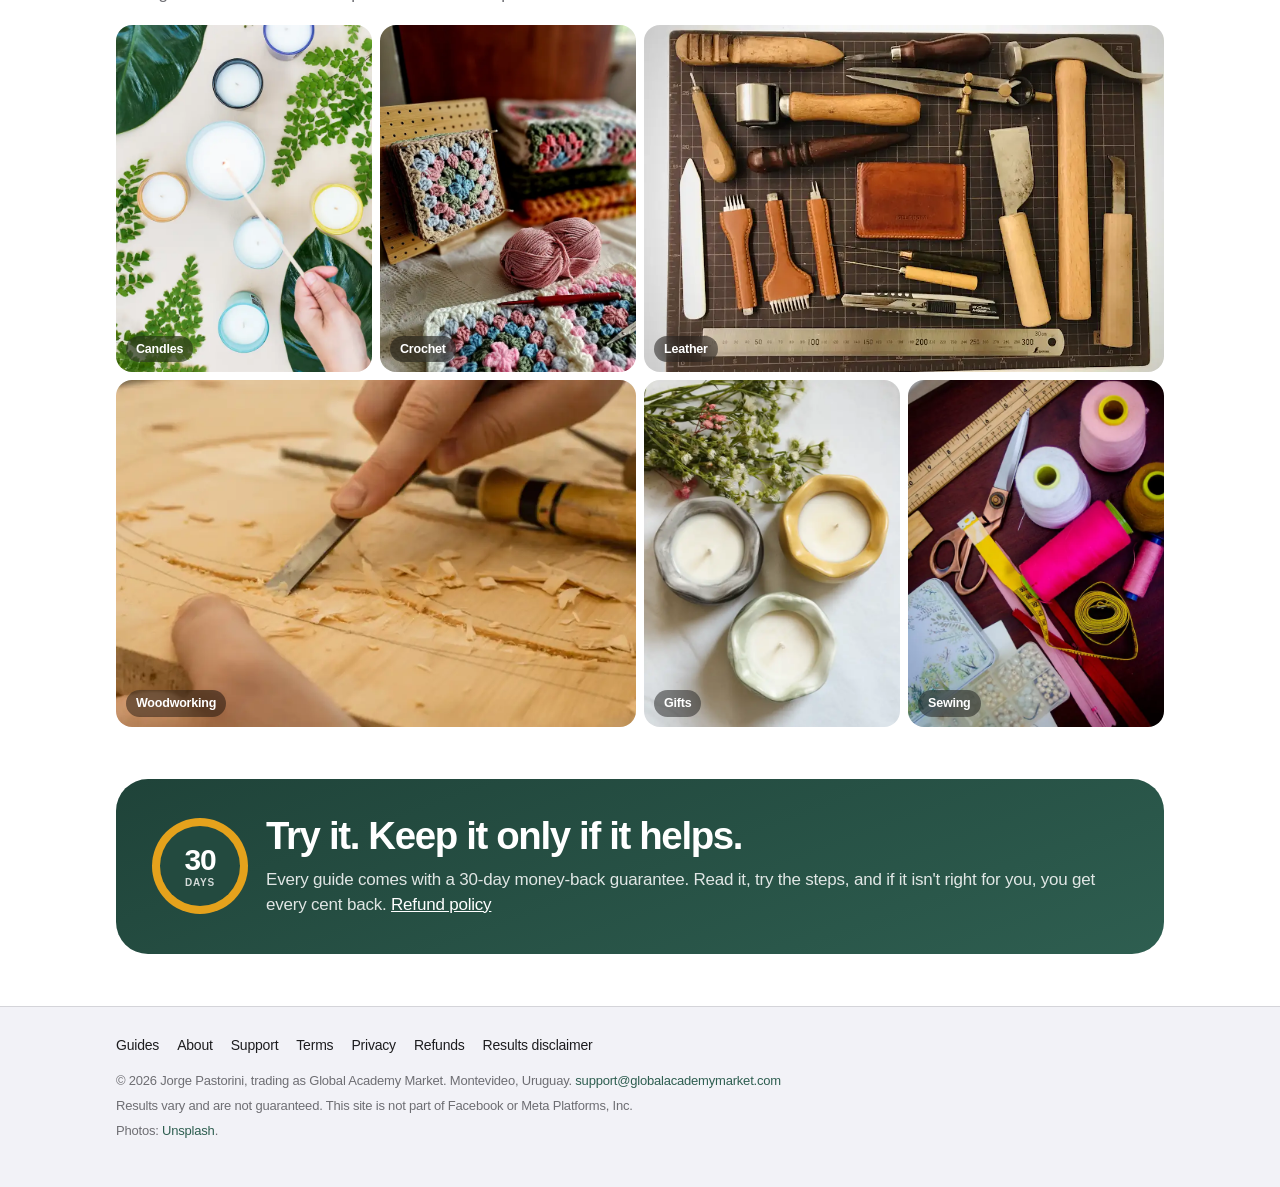
==== commit 34cff6b3: "Legal update" ====
--- a/index.html
+++ b/index.html
@@ -15,6 +15,19 @@
   <link rel="icon" href="/assets/mark.svg" type="image/svg+xml">
   <link rel="apple-touch-icon" href="/assets/mark.svg">
   <link rel="stylesheet" href="/assets/site.css">
+  <!-- Meta Pixel (GAM Pixel 2196998741214080): PageView on every page. Hotmart fires InitiateCheckout and Purchase. -->
+  <script>
+  !function(f,b,e,v,n,t,s){if(f.fbq)return;n=f.fbq=function(){n.callMethod?
+  n.callMethod.apply(n,arguments):n.queue.push(arguments)};if(!f._fbq)f._fbq=n;
+  n.push=n;n.loaded=!0;n.version='2.0';n.queue=[];t=b.createElement(e);t.async=!0;
+  t.src=v;s=b.getElementsByTagName(e)[0];s.parentNode.insertBefore(t,s)}(window,
+  document,'script','https://connect.facebook.net/en_US/fbevents.js');
+  fbq('init', '2196998741214080');
+  fbq('track', 'PageView');
+  </script>
+  <noscript><img height="1" width="1" style="display:none" alt=""
+  src="https://www.facebook.com/tr?id=2196998741214080&ev=PageView&noscript=1"></noscript>
+  <!-- End Meta Pixel -->
 </head>
 <body>
   <a class="skip" href="#main">Skip to content</a>
@@ -200,7 +213,7 @@
         <li><a href="/refunds/">Refunds</a></li>
         <li><a href="/disclaimer/">Results disclaimer</a></li>
       </ul>
-      <p>© 2026 [LEGAL NAME]. [Business address]. <a href="mailto:support@globalacademymarket.com">support@globalacademymarket.com</a></p>
+      <p>© 2026 Jorge Pastorini, trading as Global Academy Market. Montevideo, Uruguay. <a href="mailto:support@globalacademymarket.com">support@globalacademymarket.com</a></p>
       <p>Results vary and are not guaranteed. This site is not part of Facebook or Meta Platforms, Inc.</p>
       <p>Photos: <a href="https://unsplash.com/license">Unsplash</a>.</p>
     </div>
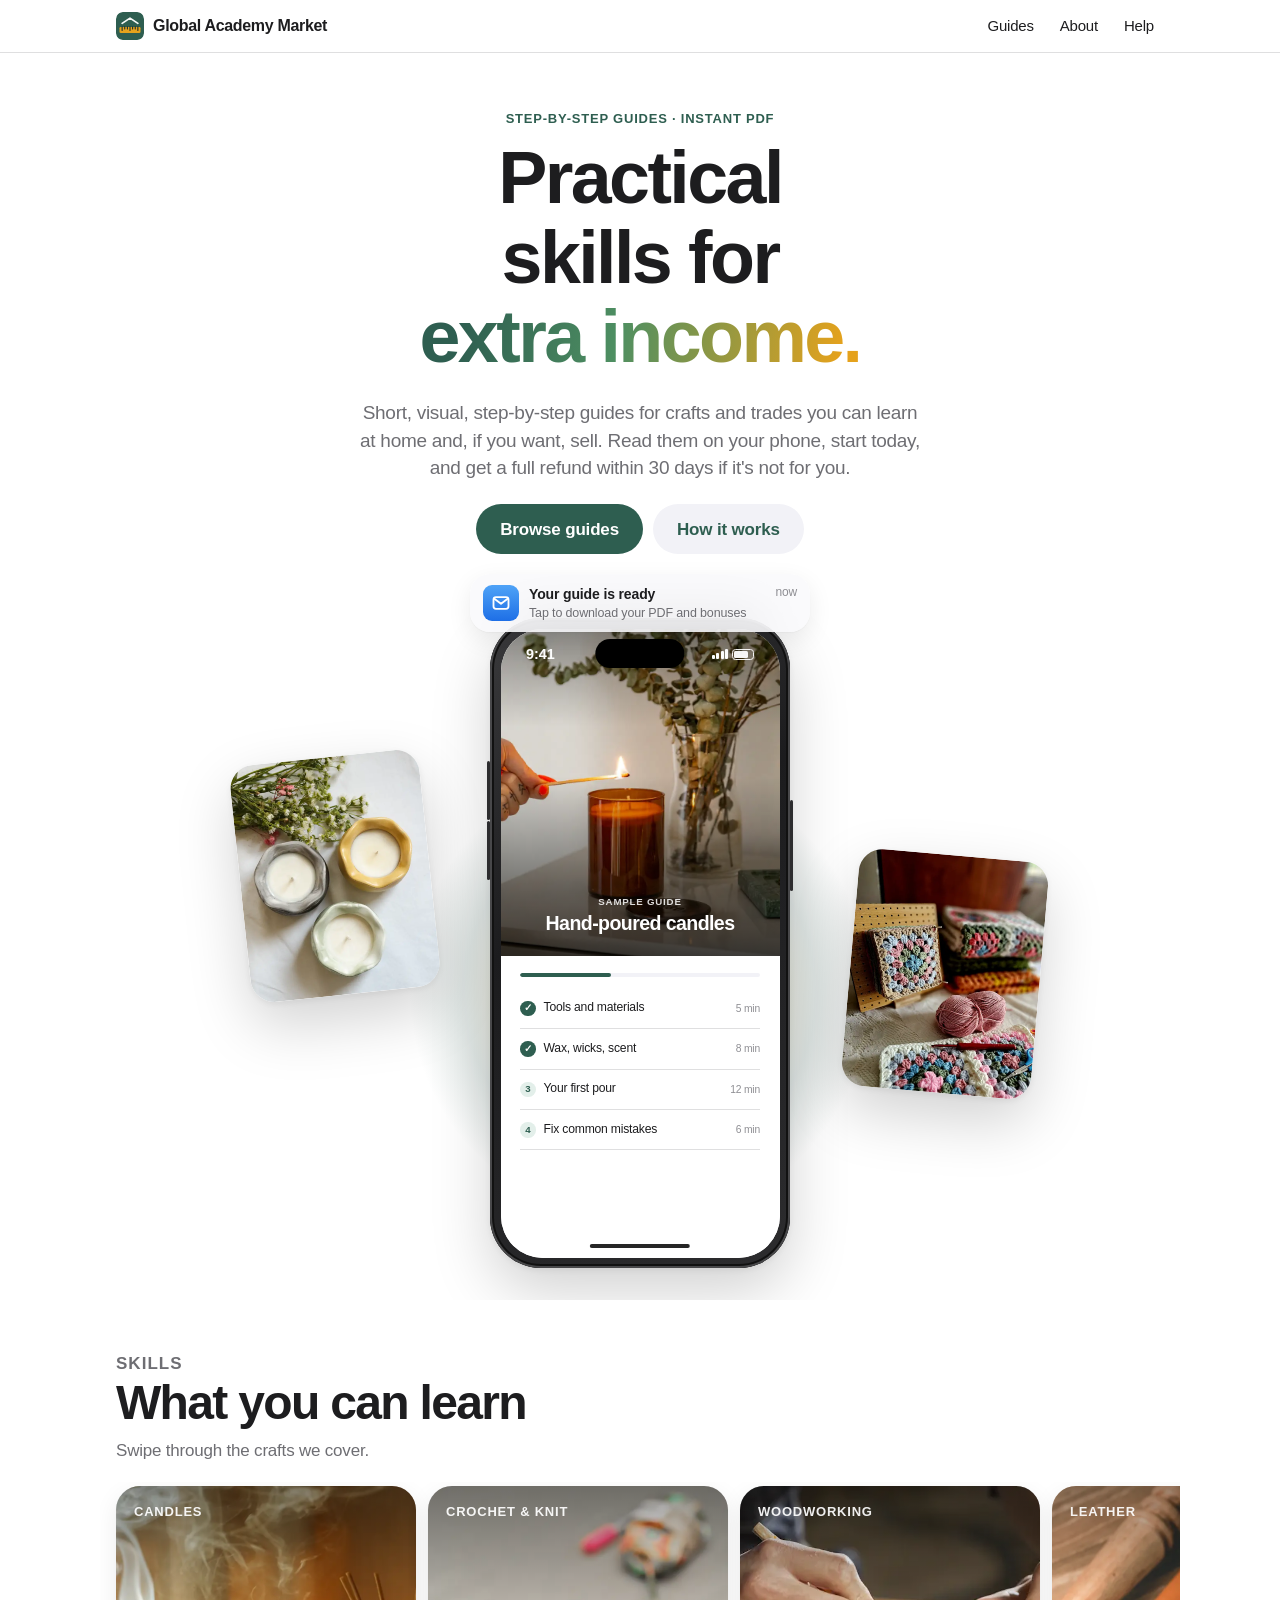
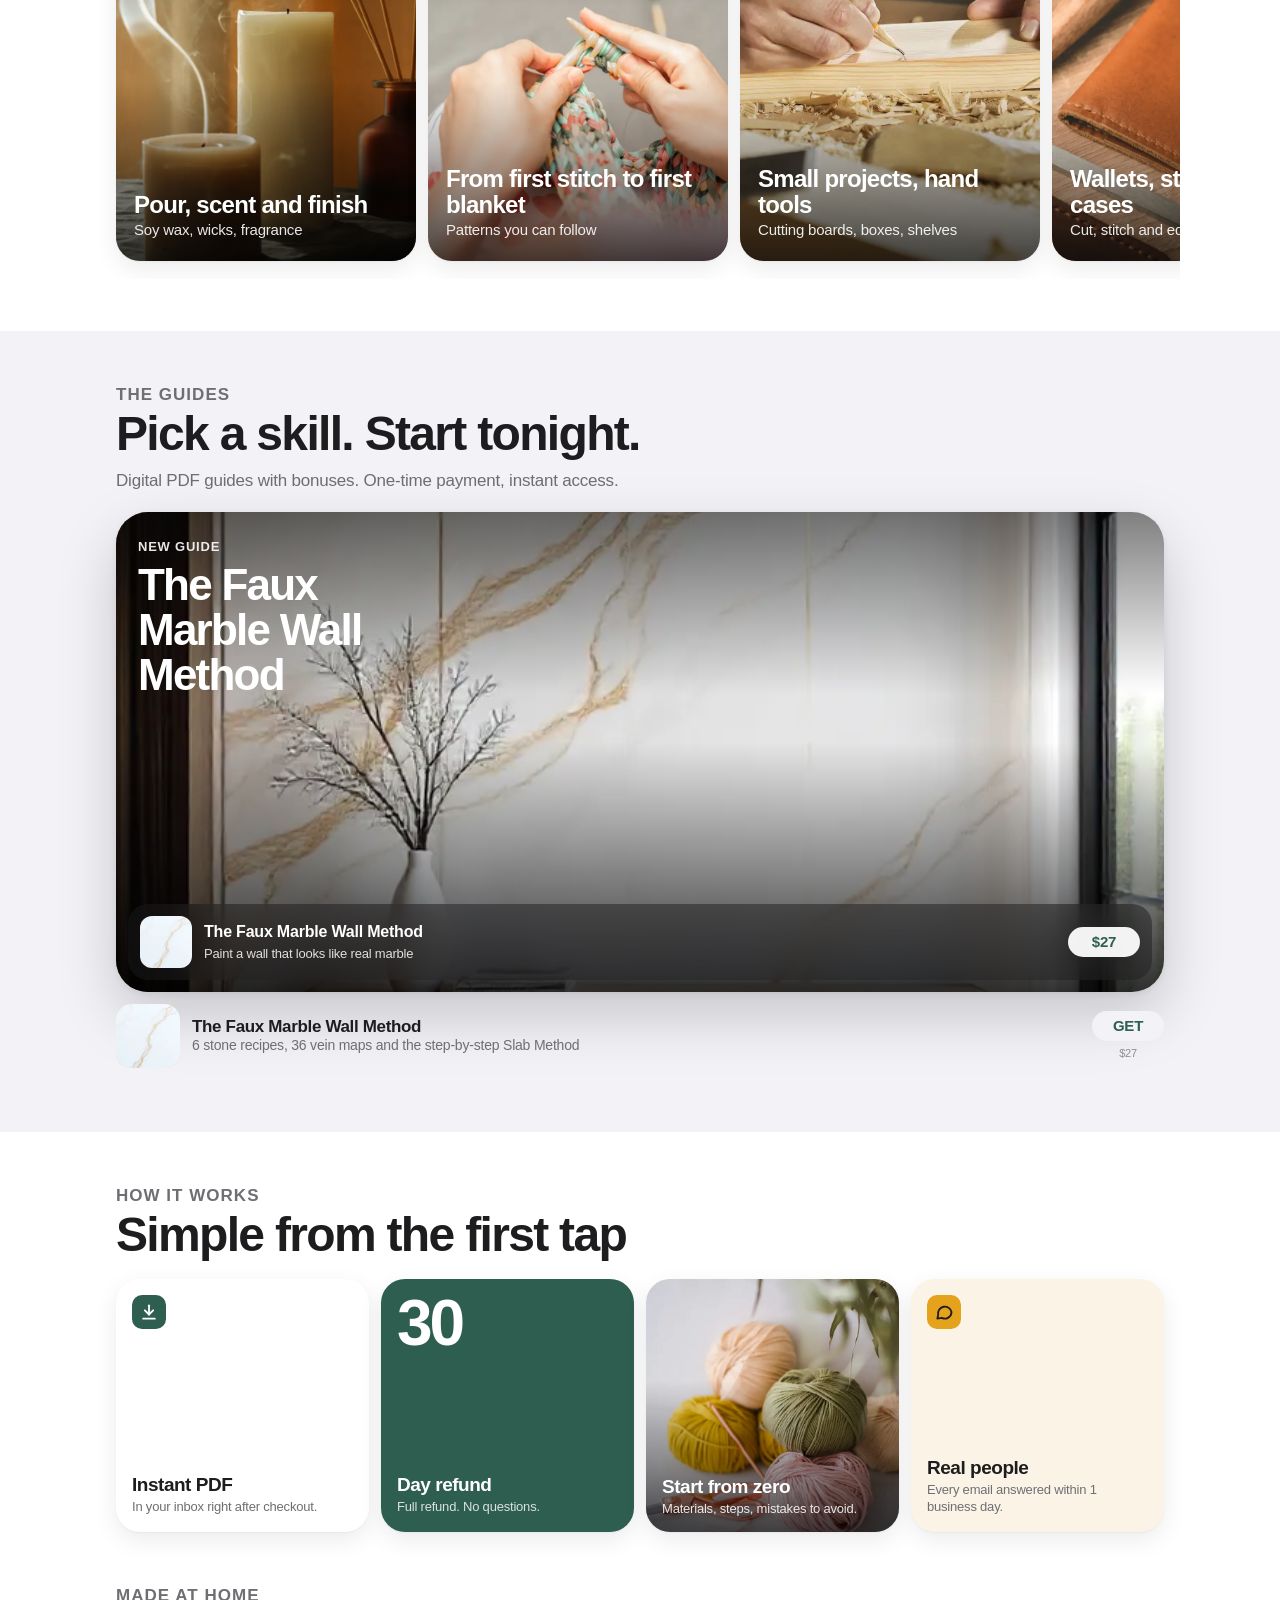
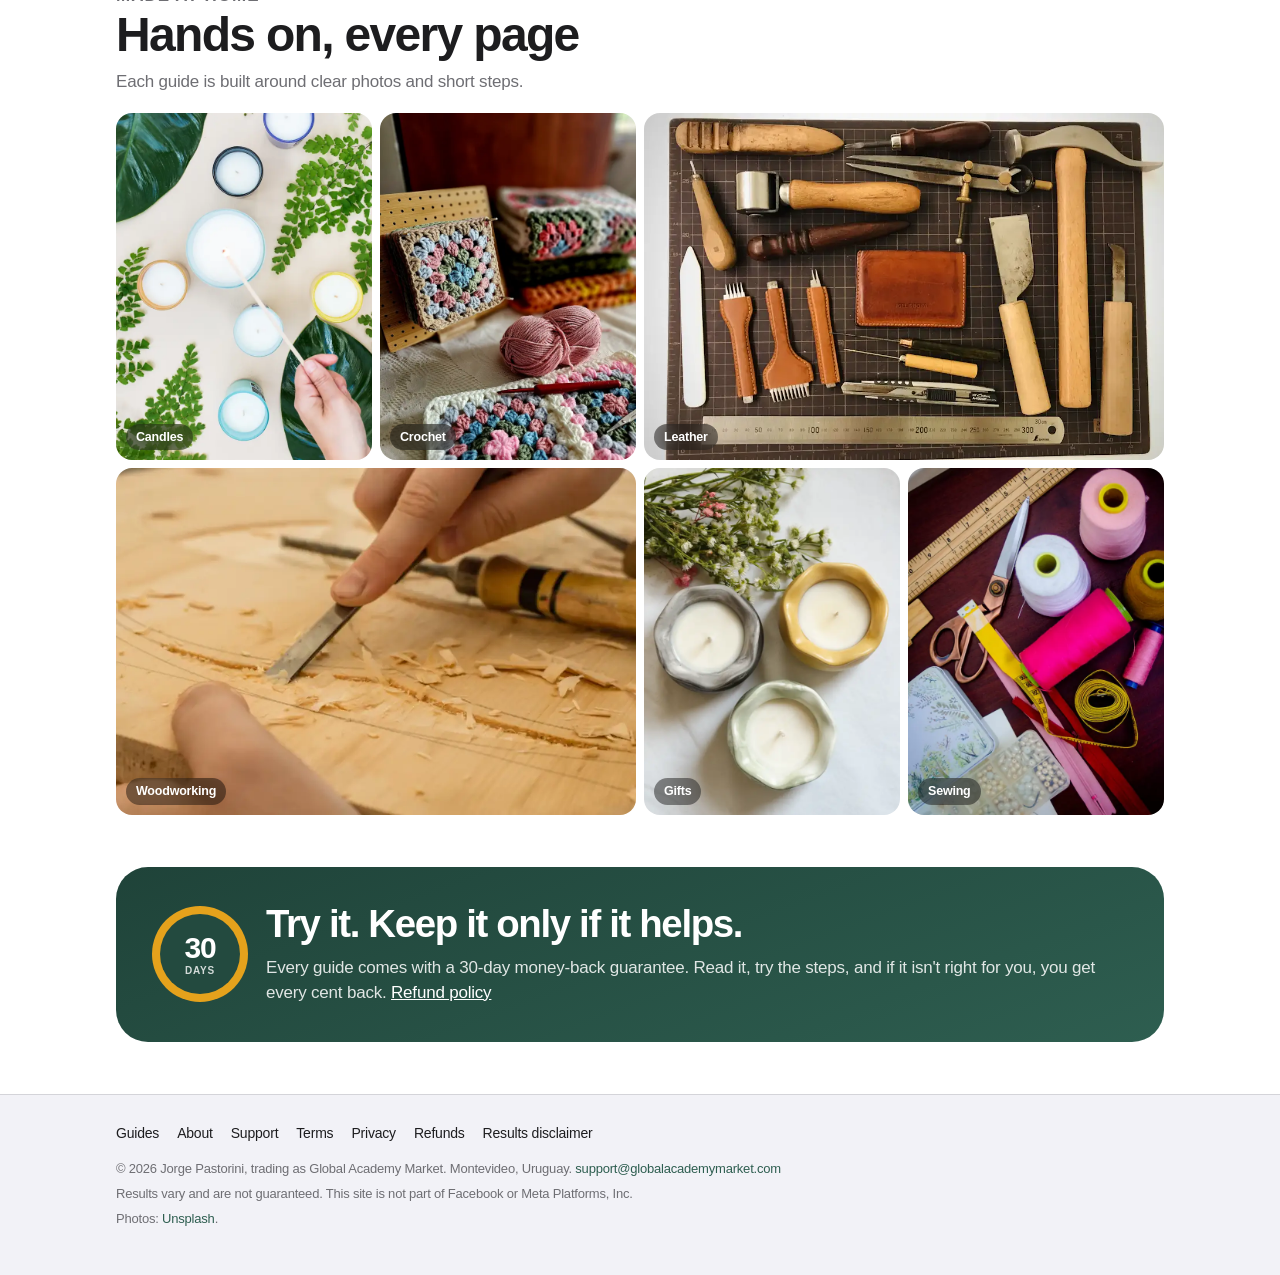
==== commit f2981396: "faux-marble-walls" ====
--- a/index.html
+++ b/index.html
@@ -132,15 +132,23 @@
         </ul>
         -->
 
-        <a class="today" href="mailto:support@globalacademymarket.com">
-          <img src="/assets/img/craft-table.webp" alt="" loading="lazy" width="720" height="900">
-          <div class="top"><span>Coming soon</span><strong>New guides, made for your phone</strong></div>
+        <a class="today" href="/guides/faux-marble-walls/">
+          <img src="/guides/faux-marble-walls/hero.webp" alt="Illustration of a marble-look accent wall" loading="lazy" width="720" height="900">
+          <div class="top"><span>New guide</span><strong>The Faux Marble Wall Method</strong></div>
           <div class="glass-bar">
-            <img src="/assets/mark.svg" alt="">
-            <div><b>First guides publishing now</b><small>Questions? We answer every email.</small></div>
-            <span class="pill-get">Email</span>
+            <img src="/guides/faux-marble-walls/icon.webp" alt="">
+            <div><b>The Faux Marble Wall Method</b><small>Paint a wall that looks like real marble</small></div>
+            <span class="pill-get">$27</span>
           </div>
         </a>
+
+        <ul class="app-list">
+          <li class="app-row">
+            <img class="icon" src="/guides/faux-marble-walls/icon.webp" alt="" width="64" height="64">
+            <div><h3><a href="/guides/faux-marble-walls/">The Faux Marble Wall Method</a></h3><p>6 stone recipes, 36 vein maps and the step-by-step Slab Method</p></div>
+            <div><a class="pill-get" href="/guides/faux-marble-walls/">GET</a><span class="price-tag">$27</span></div>
+          </li>
+        </ul>
       </div>
     </section>
 
